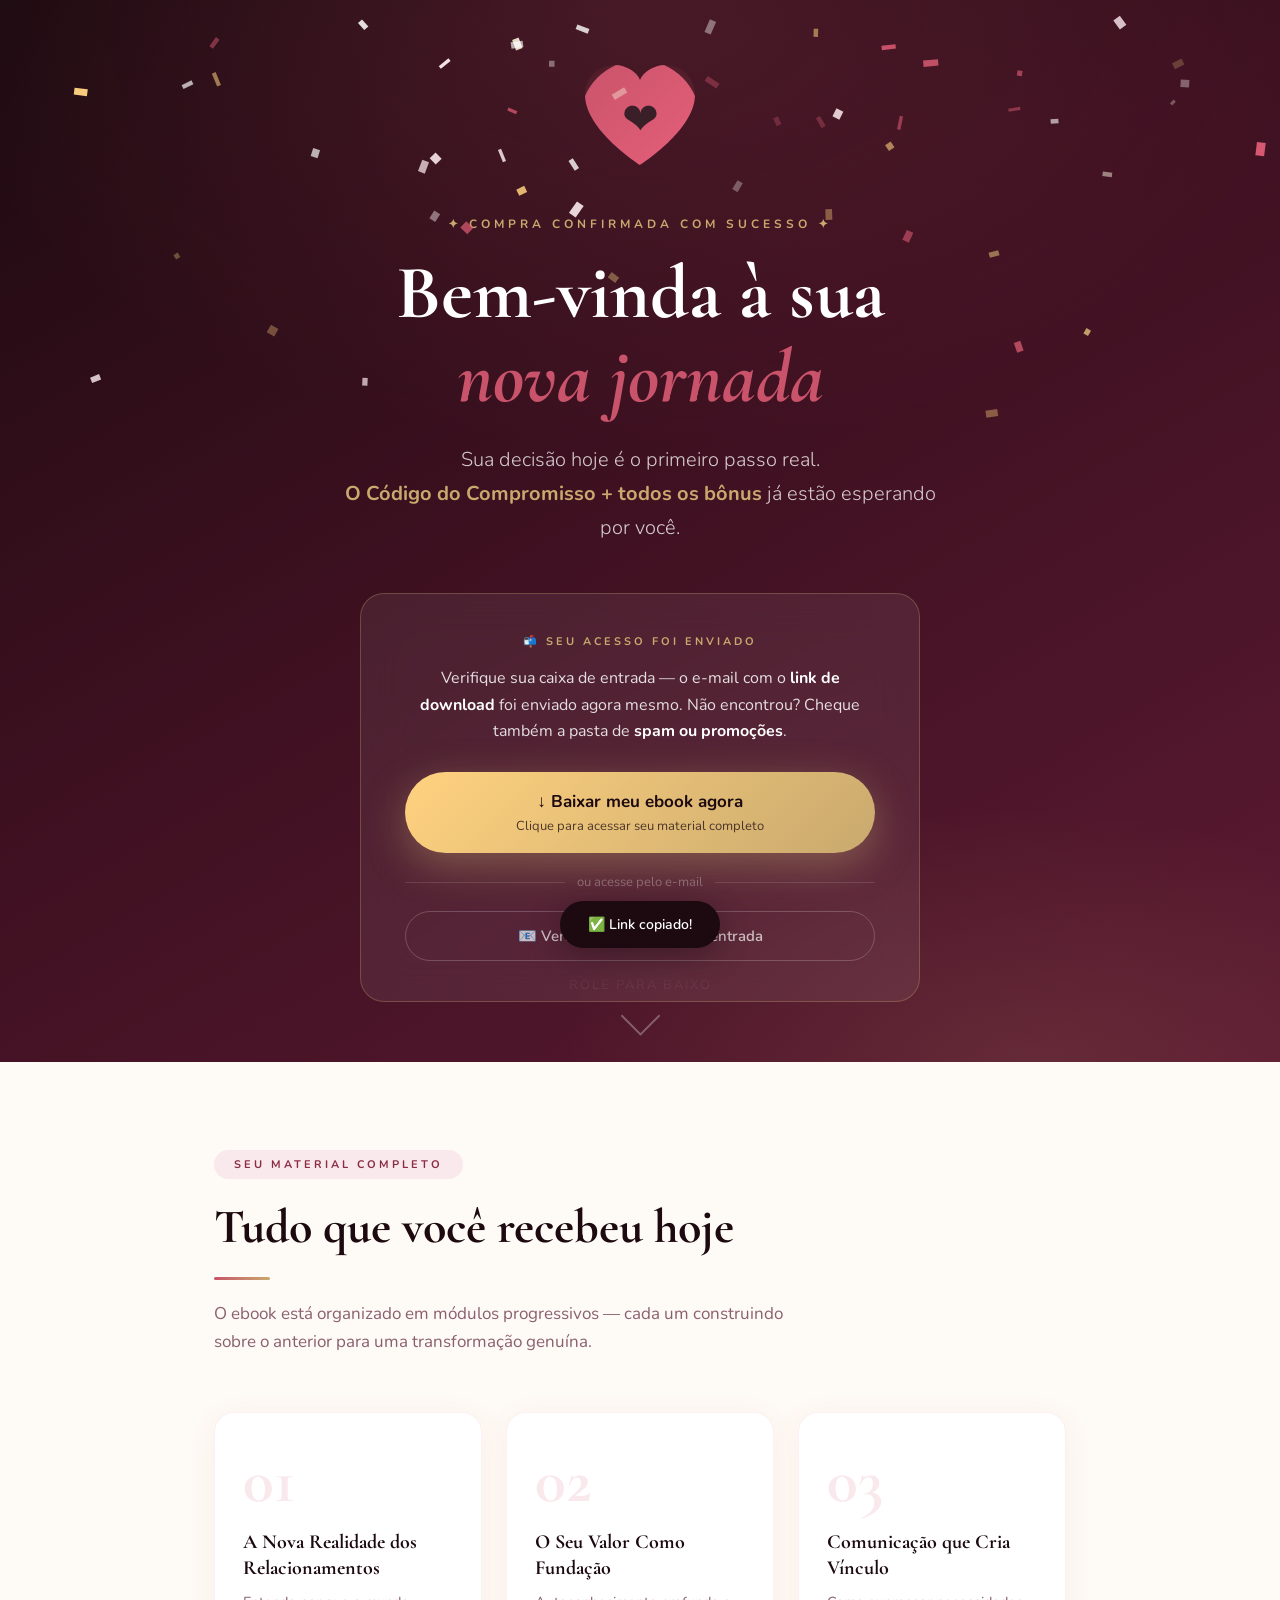
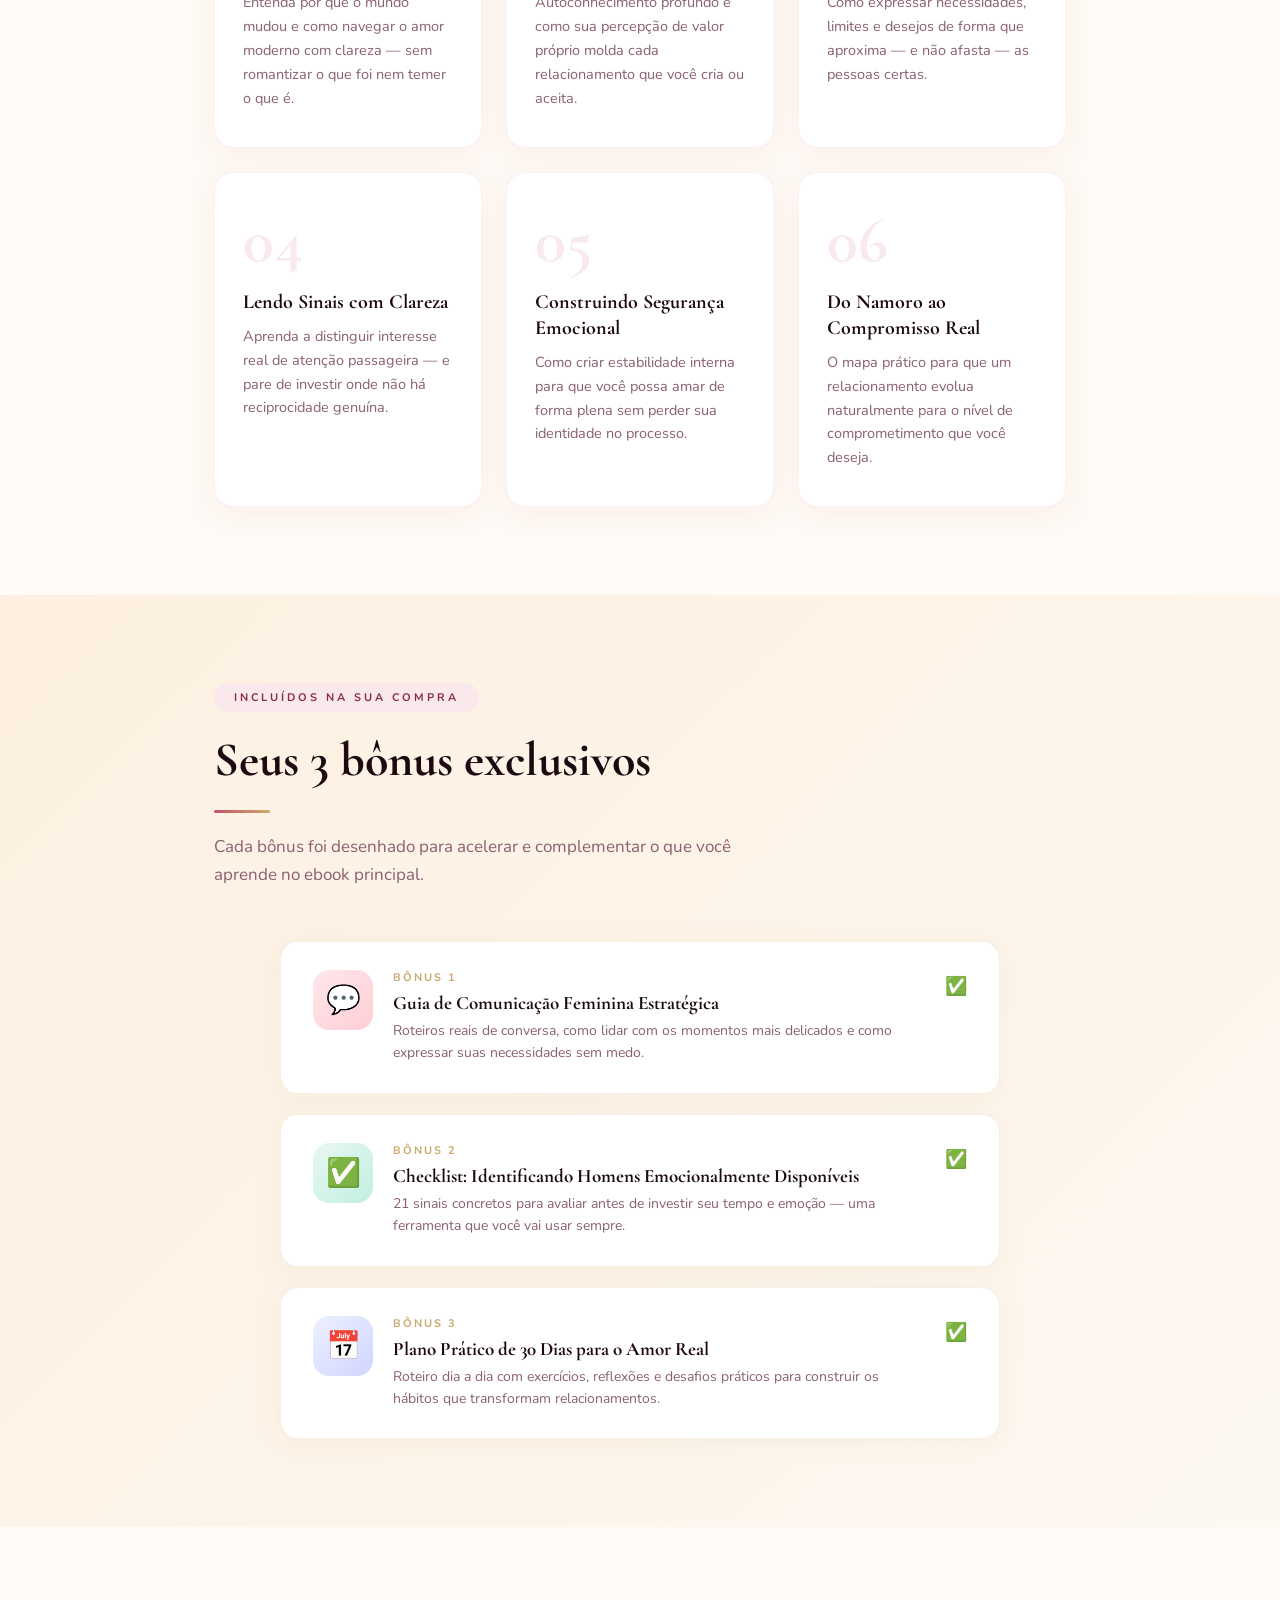
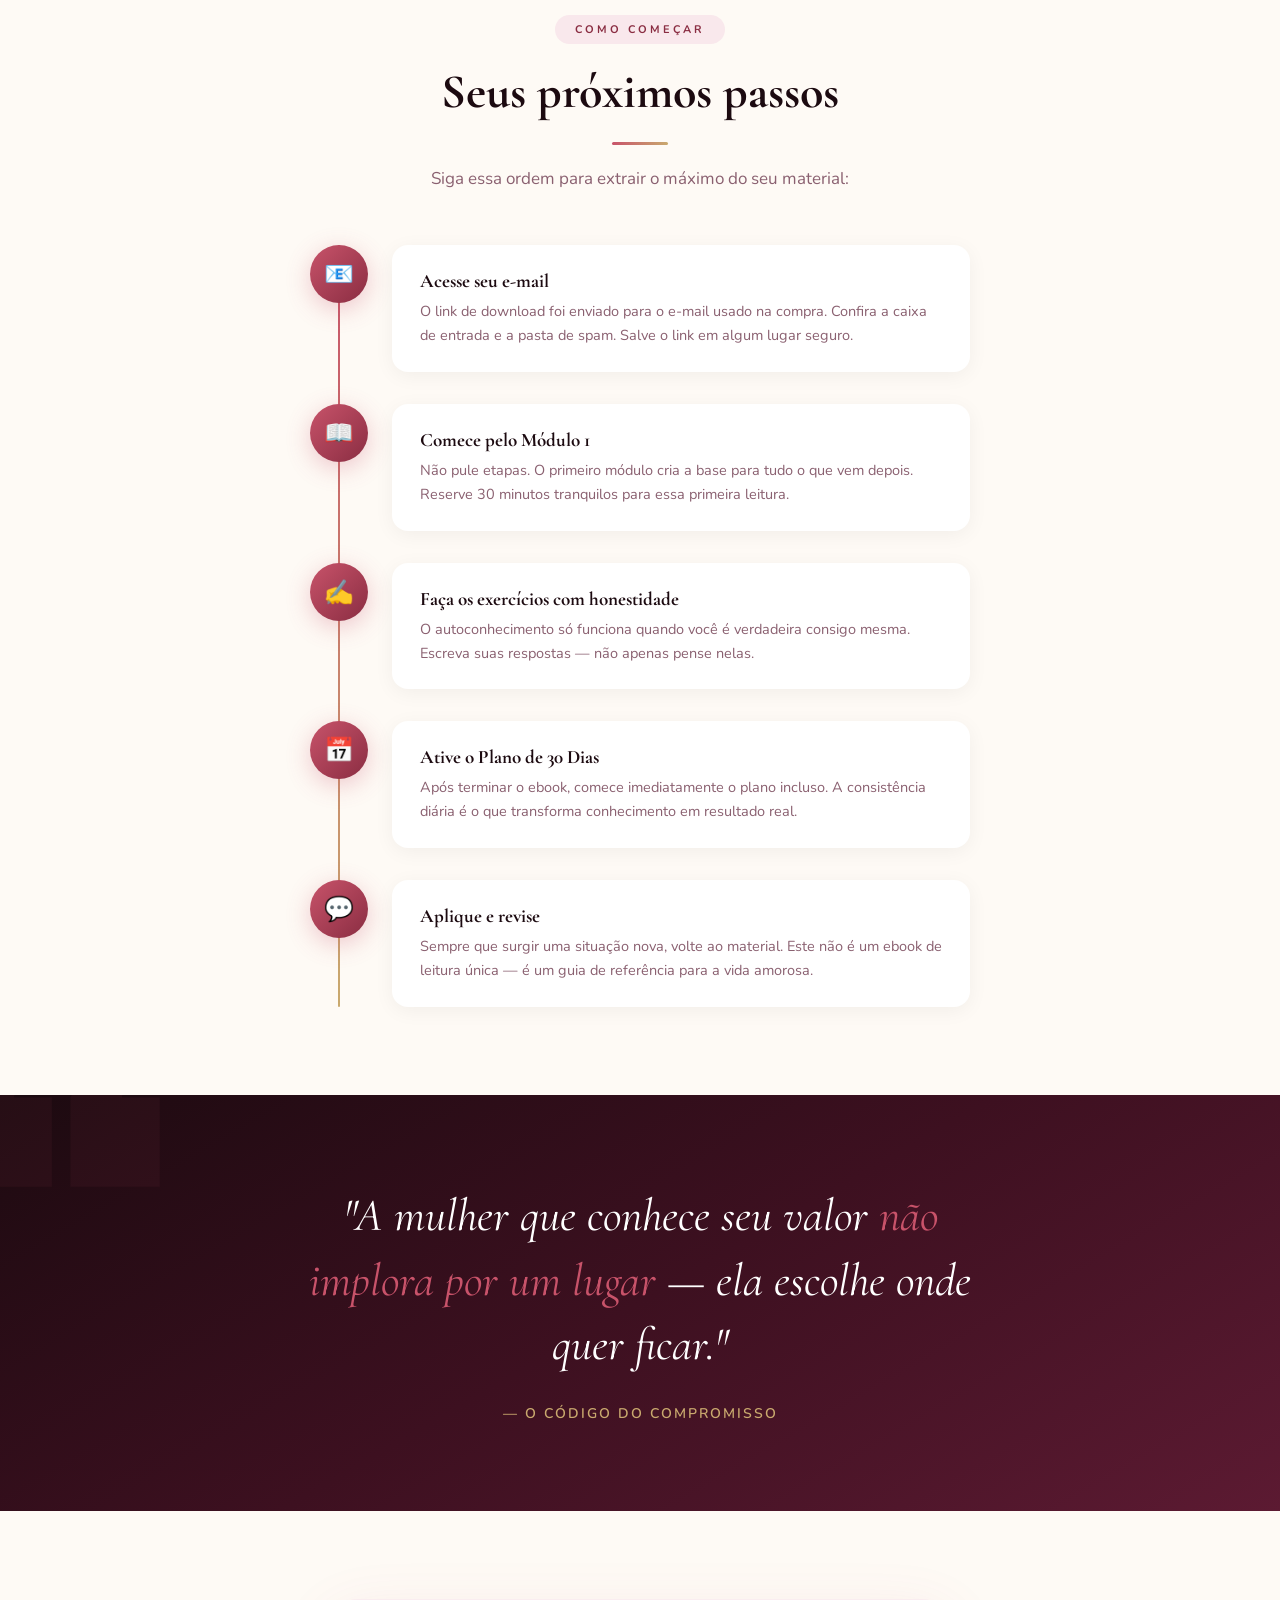
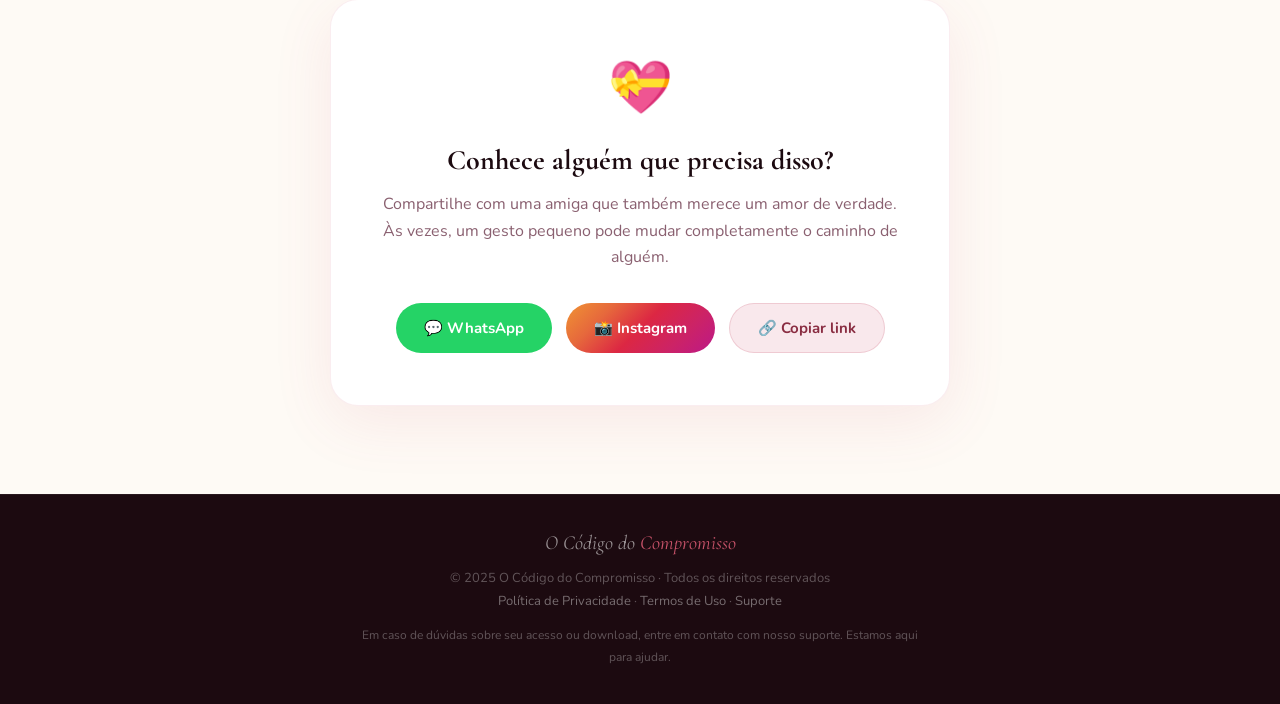
==== obrigado/index.html @ 28ecdde5 "Add initial HTML structure for Obrigado page" ====
<!DOCTYPE html>
<html lang="pt-BR">
<head>
<meta charset="UTF-8">
<meta name="viewport" content="width=device-width, initial-scale=1.0">
<title>Obrigada! Seu Acesso Está Confirmado ✦ O Código do Compromisso</title>
<link href="https://fonts.googleapis.com/css2?family=Cormorant+Garamond:ital,wght@0,300;0,400;0,600;0,700;1,300;1,400;1,600;1,700&family=Nunito:wght@300;400;600;700&family=Dancing+Script:wght@700&display=swap" rel="stylesheet">
<style>
  :root {
    --rose:       #C8536A;
    --rose-dark:  #8A2D42;
    --rose-light: #F9E8EC;
    --gold:       #C9A96E;
    --gold-light: #F5ECD8;
    --cream:      #FEFAF5;
    --deep:       #1C0A10;
    --text:       #3A1E28;
    --muted:      #8A6070;
    --green:      #3D7A68;
    --white:      #FFFFFF;
  }

  * { margin: 0; padding: 0; box-sizing: border-box; }
  html { scroll-behavior: smooth; }

  body {
    font-family: 'Nunito', sans-serif;
    background: var(--cream);
    color: var(--text);
    overflow-x: hidden;
    min-height: 100vh;
  }

  /* ── PARTICLES CANVAS ── */
  #particles {
    position: fixed;
    inset: 0;
    pointer-events: none;
    z-index: 0;
  }

  /* ── HERO CELEBRATION ── */
  #hero {
    min-height: 100vh;
    background: linear-gradient(150deg, #1C0A10 0%, #3D1020 45%, #5C1A32 100%);
    display: flex;
    align-items: center;
    justify-content: center;
    text-align: center;
    padding: 60px 24px;
    position: relative;
    overflow: hidden;
  }

  #hero::before {
    content: '';
    position: absolute; inset: 0;
    background:
      radial-gradient(ellipse 80% 60% at 50% 0%, rgba(200,83,106,0.18) 0%, transparent 70%),
      radial-gradient(ellipse 60% 40% at 80% 100%, rgba(201,169,110,0.12) 0%, transparent 60%);
  }

  .hero-content {
    position: relative;
    z-index: 2;
    max-width: 780px;
    margin: 0 auto;
  }

  /* ── ANIMATED HEART ── */
  .heart-burst {
    width: 120px; height: 120px;
    margin: 0 auto 36px;
    position: relative;
    animation: heartPop 0.6s cubic-bezier(0.34,1.56,0.64,1) 0.3s both;
  }
  .heart-burst .heart-core {
    width: 100%; height: 100%;
    background: linear-gradient(135deg, var(--rose), #E8607A);
    clip-path: path('M60 105 C60 105 5 70 5 35 C5 15 20 5 35 5 C46 5 57 12 60 20 C63 12 74 5 85 5 C100 5 115 15 115 35 C115 70 60 105 60 105Z');
    display: flex;
    align-items: center;
    justify-content: center;
    font-size: 44px;
    box-shadow: 0 16px 50px rgba(200,83,106,0.5);
    border-radius: 50%;
    animation: heartbeat 1.8s ease-in-out 1s infinite;
  }

  @keyframes heartPop {
    from { opacity: 0; transform: scale(0) rotate(-10deg); }
    to   { opacity: 1; transform: scale(1) rotate(0deg); }
  }
  @keyframes heartbeat {
    0%,100% { transform: scale(1); }
    15%     { transform: scale(1.12); }
    30%     { transform: scale(1); }
    45%     { transform: scale(1.07); }
  }

  .eyebrow {
    font-size: 12px;
    font-weight: 700;
    letter-spacing: 4px;
    text-transform: uppercase;
    color: var(--gold);
    margin-bottom: 20px;
    opacity: 0;
    animation: slideUp 0.7s 0.8s forwards;
  }

  #hero h1 {
    font-family: 'Cormorant Garamond', serif;
    font-size: clamp(40px, 7vw, 76px);
    font-weight: 700;
    color: var(--white);
    line-height: 1.1;
    margin-bottom: 24px;
    opacity: 0;
    animation: slideUp 0.7s 1s forwards;
  }
  #hero h1 em {
    color: var(--rose);
    font-style: italic;
    display: block;
  }

  .hero-sub {
    font-size: clamp(16px, 2.2vw, 20px);
    color: rgba(255,255,255,0.78);
    line-height: 1.7;
    max-width: 600px;
    margin: 0 auto 48px;
    font-weight: 300;
    opacity: 0;
    animation: slideUp 0.7s 1.2s forwards;
  }
  .hero-sub strong { color: var(--gold); font-weight: 700; }

  /* ── ACCESS CARD ── */
  .access-card {
    background: rgba(255,255,255,0.07);
    backdrop-filter: blur(20px);
    border: 1px solid rgba(201,169,110,0.3);
    border-radius: 24px;
    padding: 40px 44px;
    margin: 0 auto;
    max-width: 560px;
    opacity: 0;
    animation: slideUp 0.7s 1.4s forwards;
  }

  .access-card .label {
    font-size: 11px;
    font-weight: 700;
    letter-spacing: 3px;
    text-transform: uppercase;
    color: var(--gold);
    margin-bottom: 16px;
  }
  .access-card .email-note {
    font-size: 16px;
    color: rgba(255,255,255,0.85);
    line-height: 1.65;
    margin-bottom: 28px;
  }
  .access-card .email-note strong { color: var(--white); }

  .btn-access {
    display: inline-block;
    background: linear-gradient(135deg, #FFD27F, var(--gold));
    color: var(--deep);
    font-family: 'Nunito', sans-serif;
    font-size: 17px;
    font-weight: 700;
    padding: 18px 48px;
    border-radius: 60px;
    text-decoration: none;
    box-shadow: 0 12px 40px rgba(201,169,110,0.4);
    transition: all 0.3s;
    border: none; cursor: pointer;
    display: block;
    width: 100%;
    text-align: center;
  }
  .btn-access:hover {
    transform: translateY(-3px);
    box-shadow: 0 20px 50px rgba(201,169,110,0.5);
  }
  .btn-access .sub { display: block; font-size: 13px; font-weight: 400; margin-top: 4px; opacity: 0.75; }

  .access-divider {
    display: flex;
    align-items: center;
    gap: 12px;
    margin: 20px 0;
    color: rgba(255,255,255,0.3);
    font-size: 13px;
  }
  .access-divider::before, .access-divider::after {
    content: ''; flex: 1;
    height: 1px;
    background: rgba(255,255,255,0.12);
  }

  .btn-email {
    display: block;
    background: transparent;
    border: 1px solid rgba(255,255,255,0.2);
    color: rgba(255,255,255,0.7);
    font-family: 'Nunito', sans-serif;
    font-size: 15px;
    font-weight: 600;
    padding: 14px 32px;
    border-radius: 60px;
    text-decoration: none;
    transition: all 0.3s;
    text-align: center;
    width: 100%;
    cursor: pointer;
  }
  .btn-email:hover { border-color: var(--rose); color: var(--white); }

  /* ── SCROLL ARROW ── */
  .scroll-hint {
    position: absolute;
    bottom: 32px; left: 50%;
    transform: translateX(-50%);
    color: rgba(255,255,255,0.3);
    font-size: 13px;
    letter-spacing: 2px;
    text-transform: uppercase;
    display: flex;
    flex-direction: column;
    align-items: center;
    gap: 8px;
    opacity: 0;
    animation: fadeIn 1s 2.5s forwards;
  }
  .scroll-hint .arrow {
    width: 28px; height: 28px;
    border-right: 2px solid rgba(255,255,255,0.3);
    border-bottom: 2px solid rgba(255,255,255,0.3);
    transform: rotate(45deg);
    animation: bounce 1.5s ease-in-out infinite;
  }
  @keyframes bounce {
    0%,100% { transform: rotate(45deg) translateY(0); }
    50%      { transform: rotate(45deg) translateY(6px); }
  }

  /* ── WHAT'S INSIDE ── */
  #whats-inside {
    padding: 88px 0;
    background: var(--cream);
  }
  .container { max-width: 900px; margin: 0 auto; padding: 0 24px; }
  .container-wide { max-width: 1080px; margin: 0 auto; padding: 0 24px; }

  .section-tag {
    display: inline-block;
    background: var(--rose-light);
    color: var(--rose-dark);
    font-size: 11px;
    font-weight: 700;
    letter-spacing: 3px;
    text-transform: uppercase;
    padding: 7px 20px;
    border-radius: 50px;
    margin-bottom: 20px;
  }
  .section-title {
    font-family: 'Cormorant Garamond', serif;
    font-size: clamp(30px, 4.5vw, 48px);
    font-weight: 700;
    color: var(--deep);
    line-height: 1.2;
    margin-bottom: 14px;
  }
  .section-sub {
    font-size: 17px;
    color: var(--muted);
    line-height: 1.65;
    max-width: 580px;
  }
  .center { text-align: center; margin-left: auto; margin-right: auto; }

  .divider {
    width: 56px; height: 3px;
    background: linear-gradient(90deg, var(--rose), var(--gold));
    border-radius: 2px;
    margin: 20px 0;
  }
  .divider.center { margin: 20px auto; }

  /* MODULES GRID */
  .modules-grid {
    display: grid;
    grid-template-columns: repeat(auto-fit, minmax(260px, 1fr));
    gap: 24px;
    margin-top: 56px;
  }
  .module-card {
    background: #fff;
    border-radius: 20px;
    padding: 36px 28px;
    box-shadow: 0 6px 28px rgba(200,83,106,0.08);
    border: 1px solid rgba(200,83,106,0.08);
    transition: all 0.35s;
    position: relative;
    overflow: hidden;
  }
  .module-card::after {
    content: '';
    position: absolute;
    top: 0; left: 0; right: 0;
    height: 4px;
    background: linear-gradient(90deg, var(--rose), var(--gold));
    transform: scaleX(0);
    transform-origin: left;
    transition: transform 0.35s;
  }
  .module-card:hover { transform: translateY(-6px); box-shadow: 0 16px 48px rgba(200,83,106,0.14); }
  .module-card:hover::after { transform: scaleX(1); }
  .module-num {
    font-family: 'Cormorant Garamond', serif;
    font-size: 64px;
    font-weight: 700;
    color: var(--rose-light);
    line-height: 1;
    margin-bottom: 16px;
  }
  .module-title {
    font-family: 'Cormorant Garamond', serif;
    font-size: 20px;
    font-weight: 700;
    color: var(--deep);
    margin-bottom: 10px;
    line-height: 1.3;
  }
  .module-desc { font-size: 14.5px; color: var(--muted); line-height: 1.65; }

  /* ── BONUS SECTION ── */
  #bonus {
    padding: 88px 0;
    background: linear-gradient(135deg, #FDF0E0 0%, #FDF8F2 100%);
  }
  .bonus-strip {
    display: flex;
    flex-direction: column;
    gap: 20px;
    margin-top: 52px;
    max-width: 720px;
    margin-left: auto;
    margin-right: auto;
  }
  .bonus-row {
    background: #fff;
    border-radius: 18px;
    padding: 28px 32px;
    display: flex;
    align-items: flex-start;
    gap: 20px;
    box-shadow: 0 4px 24px rgba(201,169,110,0.1);
    border: 1px solid rgba(201,169,110,0.18);
    transition: transform 0.3s;
  }
  .bonus-row:hover { transform: translateX(6px); }
  .bonus-icon-wrap {
    width: 60px; height: 60px;
    border-radius: 16px;
    display: flex;
    align-items: center;
    justify-content: center;
    font-size: 28px;
    flex-shrink: 0;
  }
  .bi1 { background: linear-gradient(135deg, #FFE8EC, #FFCDD5); }
  .bi2 { background: linear-gradient(135deg, #E8F8F2, #C2EFE0); }
  .bi3 { background: linear-gradient(135deg, #EEF0FF, #D0D5FF); }
  .bonus-info .label { font-size: 11px; font-weight: 700; letter-spacing: 2px; text-transform: uppercase; color: var(--gold); margin-bottom: 6px; }
  .bonus-info .title { font-family: 'Cormorant Garamond', serif; font-size: 19px; font-weight: 700; color: var(--deep); margin-bottom: 6px; }
  .bonus-info .desc { font-size: 14px; color: var(--muted); line-height: 1.6; }
  .bonus-check { font-size: 18px; color: var(--green); flex-shrink: 0; margin-top: 4px; }

  /* ── NEXT STEPS ── */
  #next-steps {
    padding: 88px 0;
    background: var(--cream);
  }
  .steps-timeline {
    max-width: 660px;
    margin: 52px auto 0;
    position: relative;
  }
  .steps-timeline::before {
    content: '';
    position: absolute;
    left: 28px; top: 0; bottom: 0;
    width: 2px;
    background: linear-gradient(180deg, var(--rose), var(--gold));
    border-radius: 1px;
  }
  .step-row {
    display: flex;
    gap: 24px;
    align-items: flex-start;
    margin-bottom: 32px;
    position: relative;
  }
  .step-row:last-child { margin-bottom: 0; }
  .step-dot {
    width: 58px; height: 58px;
    background: linear-gradient(135deg, var(--rose), var(--rose-dark));
    border-radius: 50%;
    display: flex;
    align-items: center;
    justify-content: center;
    font-size: 24px;
    flex-shrink: 0;
    box-shadow: 0 6px 24px rgba(200,83,106,0.3);
    position: relative;
    z-index: 1;
  }
  .step-body {
    background: #fff;
    border-radius: 16px;
    padding: 24px 28px;
    flex: 1;
    box-shadow: 0 4px 20px rgba(0,0,0,0.05);
  }
  .step-body h3 {
    font-family: 'Cormorant Garamond', serif;
    font-size: 19px;
    font-weight: 700;
    color: var(--deep);
    margin-bottom: 8px;
  }
  .step-body p { font-size: 14.5px; color: var(--muted); line-height: 1.65; }

  /* ── MOTIVATIONAL QUOTE ── */
  #quote {
    padding: 88px 0;
    background: linear-gradient(150deg, #1C0A10, #3D1020, #5C1A32);
    position: relative;
    overflow: hidden;
    text-align: center;
  }
  #quote::before {
    content: '❝';
    position: absolute;
    font-family: 'Cormorant Garamond', serif;
    font-size: 500px;
    color: rgba(200,83,106,0.06);
    left: -80px; top: -120px;
    line-height: 1;
    pointer-events: none;
  }
  .quote-inner { position: relative; z-index: 2; max-width: 720px; margin: 0 auto; }
  .quote-text {
    font-family: 'Cormorant Garamond', serif;
    font-size: clamp(28px, 4vw, 46px);
    font-style: italic;
    font-weight: 400;
    color: var(--white);
    line-height: 1.4;
    margin-bottom: 28px;
  }
  .quote-text span { color: var(--rose); }
  .quote-author {
    font-size: 14px;
    font-weight: 600;
    letter-spacing: 2px;
    text-transform: uppercase;
    color: var(--gold);
  }

  /* ── SHARE SECTION ── */
  #share {
    padding: 88px 0;
    background: var(--cream);
    text-align: center;
  }
  .share-box {
    max-width: 620px;
    margin: 0 auto;
    background: #fff;
    border-radius: 28px;
    padding: 52px 44px;
    box-shadow: 0 16px 60px rgba(200,83,106,0.1);
    border: 1px solid rgba(200,83,106,0.1);
  }
  .share-emoji { font-size: 52px; margin-bottom: 20px; }
  .share-box h3 {
    font-family: 'Cormorant Garamond', serif;
    font-size: 28px;
    font-weight: 700;
    color: var(--deep);
    margin-bottom: 14px;
  }
  .share-box p { font-size: 16px; color: var(--muted); line-height: 1.65; margin-bottom: 32px; }
  .share-buttons { display: flex; gap: 14px; justify-content: center; flex-wrap: wrap; }
  .btn-share {
    display: flex;
    align-items: center;
    gap: 8px;
    padding: 14px 28px;
    border-radius: 50px;
    font-size: 15px;
    font-weight: 700;
    text-decoration: none;
    transition: all 0.3s;
    cursor: pointer;
    border: none;
    font-family: 'Nunito', sans-serif;
  }
  .btn-wpp { background: #25D366; color: #fff; }
  .btn-wpp:hover { background: #1ebe58; transform: translateY(-2px); }
  .btn-ig  { background: linear-gradient(135deg, #f09433, #e6683c, #dc2743, #cc2366, #bc1888); color: #fff; }
  .btn-ig:hover { transform: translateY(-2px); opacity: 0.9; }
  .btn-copy { background: var(--rose-light); color: var(--rose-dark); border: 1px solid rgba(200,83,106,0.2); }
  .btn-copy:hover { background: var(--rose); color: #fff; transform: translateY(-2px); }

  /* ── FOOTER ── */
  footer {
    background: var(--deep);
    padding: 36px 0;
    text-align: center;
    border-top: 1px solid rgba(255,255,255,0.06);
  }
  footer .logo {
    font-family: 'Cormorant Garamond', serif;
    font-style: italic;
    color: rgba(255,255,255,0.55);
    font-size: 20px;
    margin-bottom: 12px;
  }
  footer .logo span { color: var(--rose); }
  footer p { color: rgba(255,255,255,0.3); font-size: 13px; line-height: 1.8; }
  footer a { color: rgba(255,255,255,0.4); text-decoration: none; }
  footer a:hover { color: var(--rose); }

  /* ── REVEAL ── */
  .reveal {
    opacity: 0; transform: translateY(28px);
    transition: opacity 0.7s ease, transform 0.7s ease;
  }
  .reveal.visible { opacity: 1; transform: translateY(0); }

  /* ── KEYFRAMES ── */
  @keyframes slideUp {
    from { opacity: 0; transform: translateY(24px); }
    to   { opacity: 1; transform: translateY(0); }
  }
  @keyframes fadeIn {
    from { opacity: 0; } to { opacity: 1; }
  }

  /* ── CONFETTI CANVAS ── */
  #confetti { position: fixed; top: 0; left: 0; width: 100%; height: 100%; pointer-events: none; z-index: 999; }

  /* ── TOAST ── */
  .toast {
    position: fixed;
    bottom: 32px; left: 50%;
    transform: translateX(-50%) translateY(80px);
    background: var(--deep);
    color: #fff;
    padding: 14px 28px;
    border-radius: 50px;
    font-size: 14px;
    font-weight: 600;
    display: flex;
    align-items: center;
    gap: 10px;
    box-shadow: 0 8px 32px rgba(0,0,0,0.3);
    transition: transform 0.4s cubic-bezier(0.34,1.56,0.64,1);
    z-index: 9999;
    white-space: nowrap;
  }
  .toast.show { transform: translateX(-50%) translateY(0); }

  /* RESPONSIVE */
  @media(max-width: 600px) {
    .access-card { padding: 32px 24px; }
    .share-box { padding: 36px 24px; }
    .step-body { padding: 20px 20px; }
    .bonus-row { flex-direction: column; }
    .steps-timeline::before { left: 22px; }
  }
</style>
</head>
<body>

<!-- CONFETTI -->
<canvas id="confetti"></canvas>

<!-- TOAST -->
<div class="toast" id="toast">✅ Link copiado!</div>

<!-- ════════════════════════════════════
     HERO — CELEBRAÇÃO
     ════════════════════════════════════ -->
<section id="hero">
  <div class="hero-content">

    <div class="heart-burst">
      <div class="heart-core">❤</div>
    </div>

    <div class="eyebrow">✦ Compra confirmada com sucesso ✦</div>

    <h1>
      Bem-vinda à sua
      <em>nova jornada</em>
    </h1>

    <p class="hero-sub">
      Sua decisão hoje é o primeiro passo real.<br>
      <strong>O Código do Compromisso + todos os bônus</strong> já estão esperando por você.
    </p>

    <div class="access-card">
      <div class="label">📬 Seu acesso foi enviado</div>
      <p class="email-note">
        Verifique sua caixa de entrada — o e-mail com o <strong>link de download</strong> foi enviado agora mesmo. Não encontrou? Cheque também a pasta de <strong>spam ou promoções</strong>.
      </p>

      <a href="#" class="btn-access">
        ↓ Baixar meu ebook agora
        <span class="sub">Clique para acessar seu material completo</span>
      </a>

      <div class="access-divider">ou acesse pelo e-mail</div>

      <a href="mailto:" class="btn-email">📧 Verificar minha caixa de entrada</a>
    </div>

  </div>

  <div class="scroll-hint">
    <span>role para baixo</span>
    <div class="arrow"></div>
  </div>
</section>

<!-- ════════════════════════════════════
     O QUE ESTÁ DENTRO
     ════════════════════════════════════ -->
<section id="whats-inside">
  <div class="container">
    <div class="reveal">
      <div class="section-tag">Seu material completo</div>
      <h2 class="section-title">Tudo que você recebeu hoje</h2>
      <div class="divider"></div>
      <p class="section-sub">O ebook está organizado em módulos progressivos — cada um construindo sobre o anterior para uma transformação genuína.</p>
    </div>

    <div class="modules-grid">

      <div class="module-card reveal">
        <div class="module-num">01</div>
        <div class="module-title">A Nova Realidade dos Relacionamentos</div>
        <div class="module-desc">Entenda por que o mundo mudou e como navegar o amor moderno com clareza — sem romantizar o que foi nem temer o que é.</div>
      </div>

      <div class="module-card reveal">
        <div class="module-num">02</div>
        <div class="module-title">O Seu Valor Como Fundação</div>
        <div class="module-desc">Autoconhecimento profundo e como sua percepção de valor próprio molda cada relacionamento que você cria ou aceita.</div>
      </div>

      <div class="module-card reveal">
        <div class="module-num">03</div>
        <div class="module-title">Comunicação que Cria Vínculo</div>
        <div class="module-desc">Como expressar necessidades, limites e desejos de forma que aproxima — e não afasta — as pessoas certas.</div>
      </div>

      <div class="module-card reveal">
        <div class="module-num">04</div>
        <div class="module-title">Lendo Sinais com Clareza</div>
        <div class="module-desc">Aprenda a distinguir interesse real de atenção passageira — e pare de investir onde não há reciprocidade genuína.</div>
      </div>

      <div class="module-card reveal">
        <div class="module-num">05</div>
        <div class="module-title">Construindo Segurança Emocional</div>
        <div class="module-desc">Como criar estabilidade interna para que você possa amar de forma plena sem perder sua identidade no processo.</div>
      </div>

      <div class="module-card reveal">
        <div class="module-num">06</div>
        <div class="module-title">Do Namoro ao Compromisso Real</div>
        <div class="module-desc">O mapa prático para que um relacionamento evolua naturalmente para o nível de comprometimento que você deseja.</div>
      </div>

    </div>
  </div>
</section>

<!-- ════════════════════════════════════
     BÔNUS
     ════════════════════════════════════ -->
<section id="bonus">
  <div class="container">
    <div class="reveal">
      <div class="section-tag">Incluídos na sua compra</div>
      <h2 class="section-title">Seus 3 bônus exclusivos</h2>
      <div class="divider"></div>
      <p class="section-sub">Cada bônus foi desenhado para acelerar e complementar o que você aprende no ebook principal.</p>
    </div>

    <div class="bonus-strip">

      <div class="bonus-row reveal">
        <div class="bonus-icon-wrap bi1">💬</div>
        <div class="bonus-info">
          <div class="label">Bônus 1</div>
          <div class="title">Guia de Comunicação Feminina Estratégica</div>
          <div class="desc">Roteiros reais de conversa, como lidar com os momentos mais delicados e como expressar suas necessidades sem medo.</div>
        </div>
        <div class="bonus-check">✅</div>
      </div>

      <div class="bonus-row reveal">
        <div class="bonus-icon-wrap bi2">✅</div>
        <div class="bonus-info">
          <div class="label">Bônus 2</div>
          <div class="title">Checklist: Identificando Homens Emocionalmente Disponíveis</div>
          <div class="desc">21 sinais concretos para avaliar antes de investir seu tempo e emoção — uma ferramenta que você vai usar sempre.</div>
        </div>
        <div class="bonus-check">✅</div>
      </div>

      <div class="bonus-row reveal">
        <div class="bonus-icon-wrap bi3">📅</div>
        <div class="bonus-info">
          <div class="label">Bônus 3</div>
          <div class="title">Plano Prático de 30 Dias para o Amor Real</div>
          <div class="desc">Roteiro dia a dia com exercícios, reflexões e desafios práticos para construir os hábitos que transformam relacionamentos.</div>
        </div>
        <div class="bonus-check">✅</div>
      </div>

    </div>
  </div>
</section>

<!-- ════════════════════════════════════
     PRÓXIMOS PASSOS
     ════════════════════════════════════ -->
<section id="next-steps">
  <div class="container">
    <div class="reveal center" style="text-align:center;">
      <div class="section-tag">Como começar</div>
      <h2 class="section-title">Seus próximos passos</h2>
      <div class="divider center"></div>
      <p class="section-sub center">Siga essa ordem para extrair o máximo do seu material:</p>
    </div>

    <div class="steps-timeline">

      <div class="step-row reveal">
        <div class="step-dot">📧</div>
        <div class="step-body">
          <h3>Acesse seu e-mail</h3>
          <p>O link de download foi enviado para o e-mail usado na compra. Confira a caixa de entrada e a pasta de spam. Salve o link em algum lugar seguro.</p>
        </div>
      </div>

      <div class="step-row reveal">
        <div class="step-dot">📖</div>
        <div class="step-body">
          <h3>Comece pelo Módulo 1</h3>
          <p>Não pule etapas. O primeiro módulo cria a base para tudo o que vem depois. Reserve 30 minutos tranquilos para essa primeira leitura.</p>
        </div>
      </div>

      <div class="step-row reveal">
        <div class="step-dot">✍️</div>
        <div class="step-body">
          <h3>Faça os exercícios com honestidade</h3>
          <p>O autoconhecimento só funciona quando você é verdadeira consigo mesma. Escreva suas respostas — não apenas pense nelas.</p>
        </div>
      </div>

      <div class="step-row reveal">
        <div class="step-dot">📅</div>
        <div class="step-body">
          <h3>Ative o Plano de 30 Dias</h3>
          <p>Após terminar o ebook, comece imediatamente o plano incluso. A consistência diária é o que transforma conhecimento em resultado real.</p>
        </div>
      </div>

      <div class="step-row reveal">
        <div class="step-dot">💬</div>
        <div class="step-body">
          <h3>Aplique e revise</h3>
          <p>Sempre que surgir uma situação nova, volte ao material. Este não é um ebook de leitura única — é um guia de referência para a vida amorosa.</p>
        </div>
      </div>

    </div>
  </div>
</section>

<!-- ════════════════════════════════════
     QUOTE MOTIVACIONAL
     ════════════════════════════════════ -->
<section id="quote">
  <div class="container">
    <div class="quote-inner reveal">
      <div class="quote-text">
        "A mulher que conhece seu valor <span>não implora por um lugar</span> — ela escolhe onde quer ficar."
      </div>
      <div class="quote-author">— O Código do Compromisso</div>
    </div>
  </div>
</section>

<!-- ════════════════════════════════════
     COMPARTILHAR
     ════════════════════════════════════ -->
<section id="share">
  <div class="container">
    <div class="share-box reveal">
      <div class="share-emoji">💝</div>
      <h3>Conhece alguém que precisa disso?</h3>
      <p>Compartilhe com uma amiga que também merece um amor de verdade. Às vezes, um gesto pequeno pode mudar completamente o caminho de alguém.</p>
      <div class="share-buttons">
        <button class="btn-share btn-wpp" onclick="shareWhatsapp()">
          💬 WhatsApp
        </button>
        <button class="btn-share btn-ig" onclick="shareInstagram()">
          📸 Instagram
        </button>
        <button class="btn-share btn-copy" onclick="copyLink()">
          🔗 Copiar link
        </button>
      </div>
    </div>
  </div>
</section>

<!-- ─── FOOTER ─── -->
<footer>
  <div class="container">
    <div class="logo">O Código do <span>Compromisso</span></div>
    <p>
      © 2025 O Código do Compromisso · Todos os direitos reservados<br>
      <a href="#">Política de Privacidade</a> · <a href="#">Termos de Uso</a> · <a href="#">Suporte</a>
    </p>
    <p style="margin-top:12px;font-size:12px;max-width:580px;margin-left:auto;margin-right:auto;">
      Em caso de dúvidas sobre seu acesso ou download, entre em contato com nosso suporte. Estamos aqui para ajudar.
    </p>
  </div>
</footer>

<!-- ════════════════════
     SCRIPTS
     ════════════════════ -->
<script>
/* ── CONFETTI ── */
(function(){
  const canvas = document.getElementById('confetti');
  const ctx = canvas.getContext('2d');
  canvas.width = window.innerWidth;
  canvas.height = window.innerHeight;

  const colors = ['#C8536A','#E8607A','#C9A96E','#FFD27F','#F9E8EC','#fff','#F5ECD8'];
  const pieces = [];

  for(let i = 0; i < 140; i++){
    pieces.push({
      x: Math.random() * canvas.width,
      y: Math.random() * canvas.height - canvas.height,
      w: Math.random() * 10 + 5,
      h: Math.random() * 6 + 3,
      color: colors[Math.floor(Math.random()*colors.length)],
      rot: Math.random() * Math.PI * 2,
      vx: (Math.random() - 0.5) * 2,
      vy: Math.random() * 3 + 1.5,
      vr: (Math.random() - 0.5) * 0.08,
      opacity: Math.random() * 0.7 + 0.3
    });
  }

  let frame = 0;
  function draw(){
    ctx.clearRect(0,0,canvas.width,canvas.height);
    pieces.forEach(p => {
      ctx.save();
      ctx.globalAlpha = p.opacity;
      ctx.translate(p.x, p.y);
      ctx.rotate(p.rot);
      ctx.fillStyle = p.color;
      ctx.fillRect(-p.w/2, -p.h/2, p.w, p.h);
      ctx.restore();
      p.x += p.vx;
      p.y += p.vy;
      p.rot += p.vr;
      if(p.y > canvas.height + 20){
        p.y = -20;
        p.x = Math.random() * canvas.width;
      }
    });
    frame++;
    if(frame < 300) requestAnimationFrame(draw);
    else { ctx.clearRect(0,0,canvas.width,canvas.height); canvas.style.display='none'; }
  }
  draw();

  window.addEventListener('resize', () => {
    canvas.width = window.innerWidth;
    canvas.height = window.innerHeight;
  });
})();

/* ── SCROLL REVEAL ── */
const revealEls = document.querySelectorAll('.reveal');
const observer = new IntersectionObserver(entries => {
  entries.forEach((e,i) => {
    if(e.isIntersecting){
      setTimeout(() => e.target.classList.add('visible'), i * 90);
      observer.unobserve(e.target);
    }
  });
},{threshold: 0.12});
revealEls.forEach(el => observer.observe(el));

/* ── SHARE FUNCTIONS ── */
function shareWhatsapp(){
  const text = encodeURIComponent('Encontrei esse guia incrível sobre relacionamentos sérios — O Código do Compromisso. Vale muito a pena! 💕 ' + window.location.href);
  window.open('https://wa.me/?text=' + text, '_blank');
}
function shareInstagram(){
  copyLink();
  showToast('🔗 Link copiado! Cole na sua bio ou Stories do Instagram.');
}
function copyLink(){
  navigator.clipboard.writeText(window.location.href).then(() => showToast('✅ Link copiado para a área de transferência!'));
}
function showToast(msg){
  const toast = document.getElementById('toast');
  toast.textContent = msg;
  toast.classList.add('show');
  setTimeout(() => toast.classList.remove('show'), 3200);
}
</script>

</body>
</html>
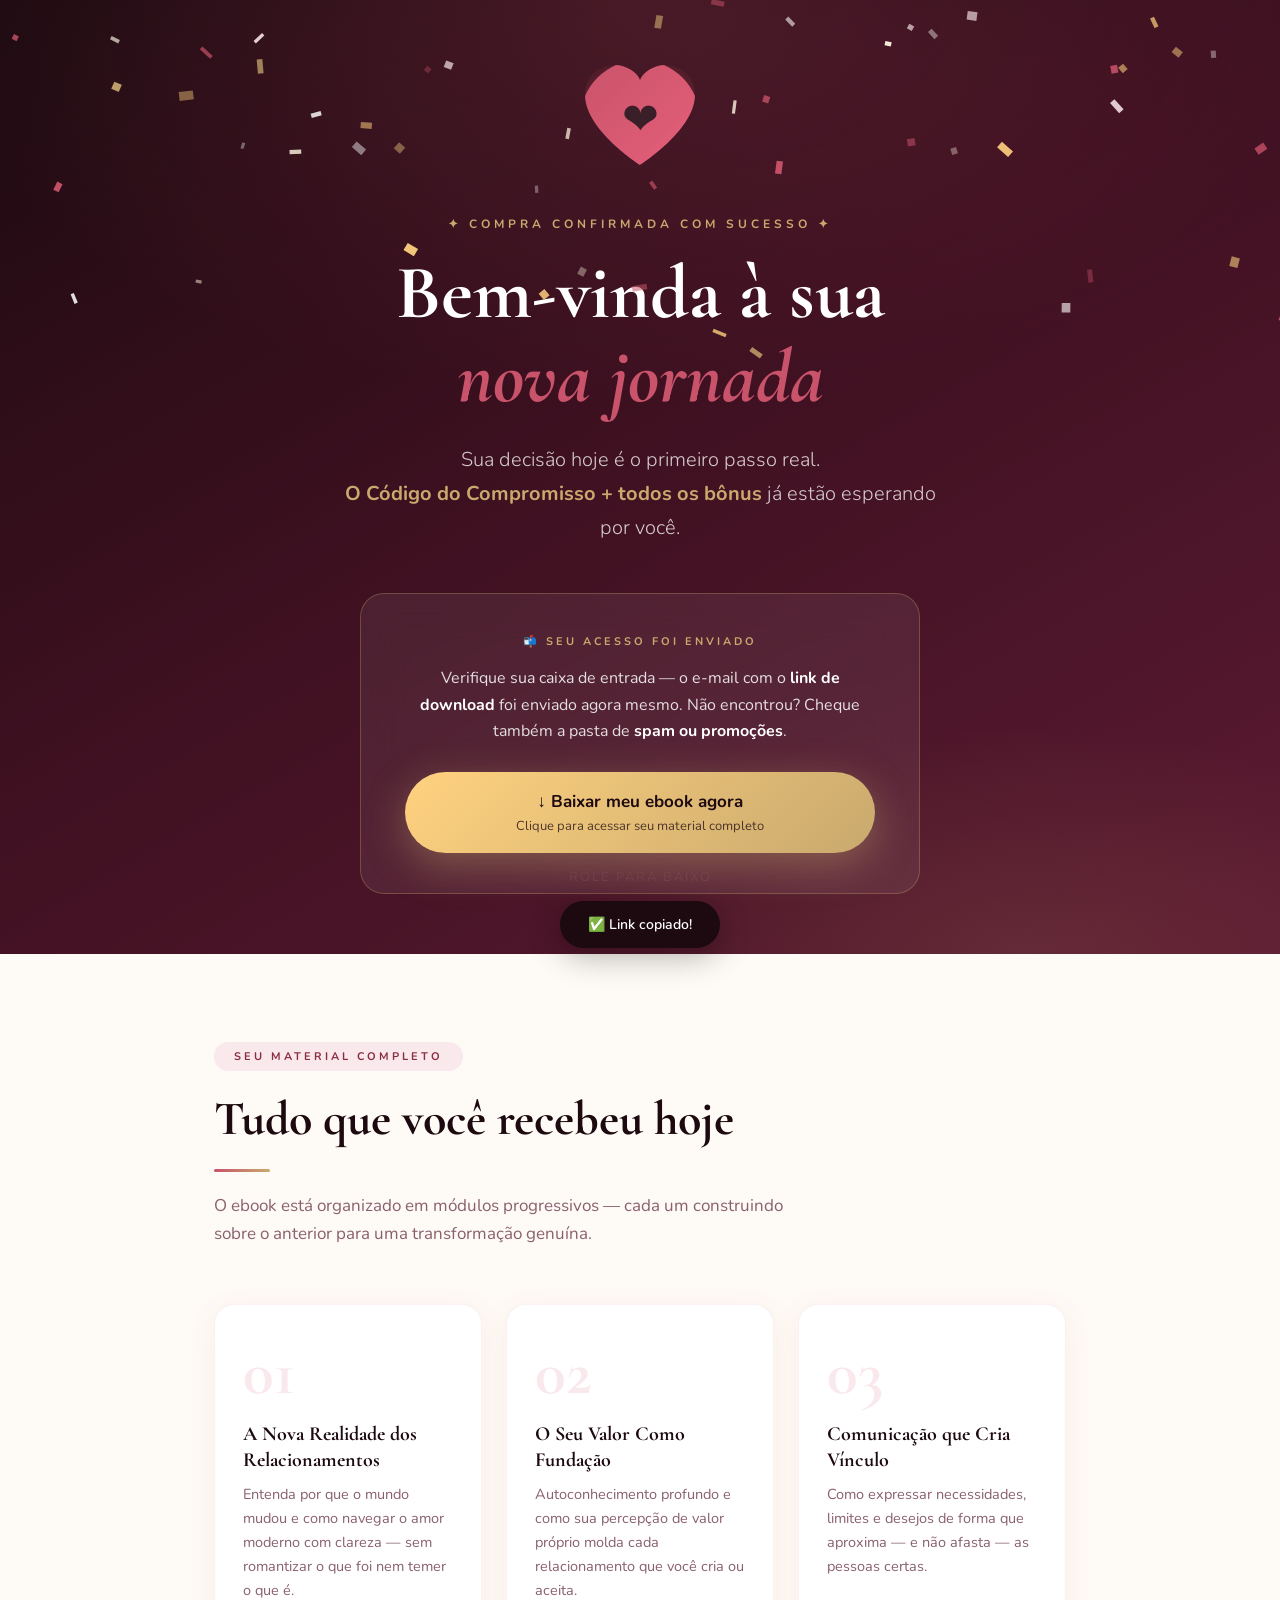
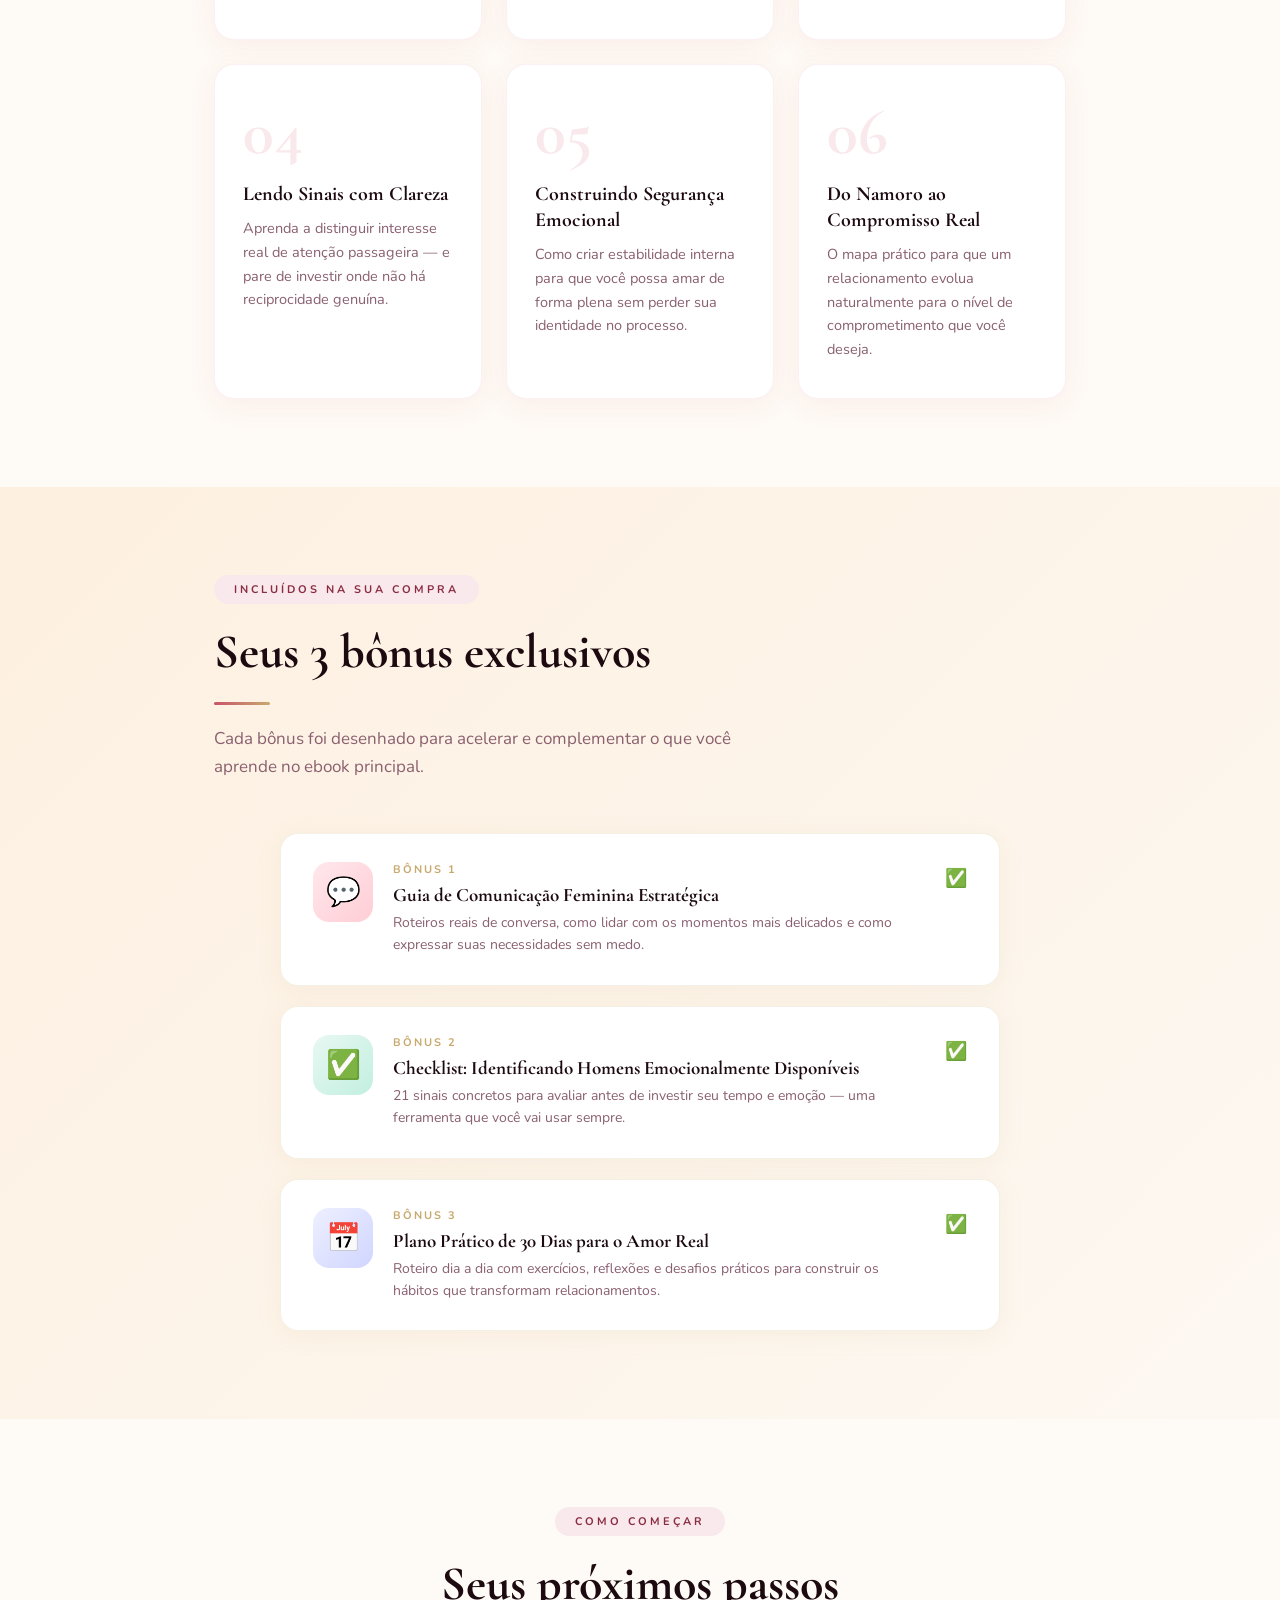
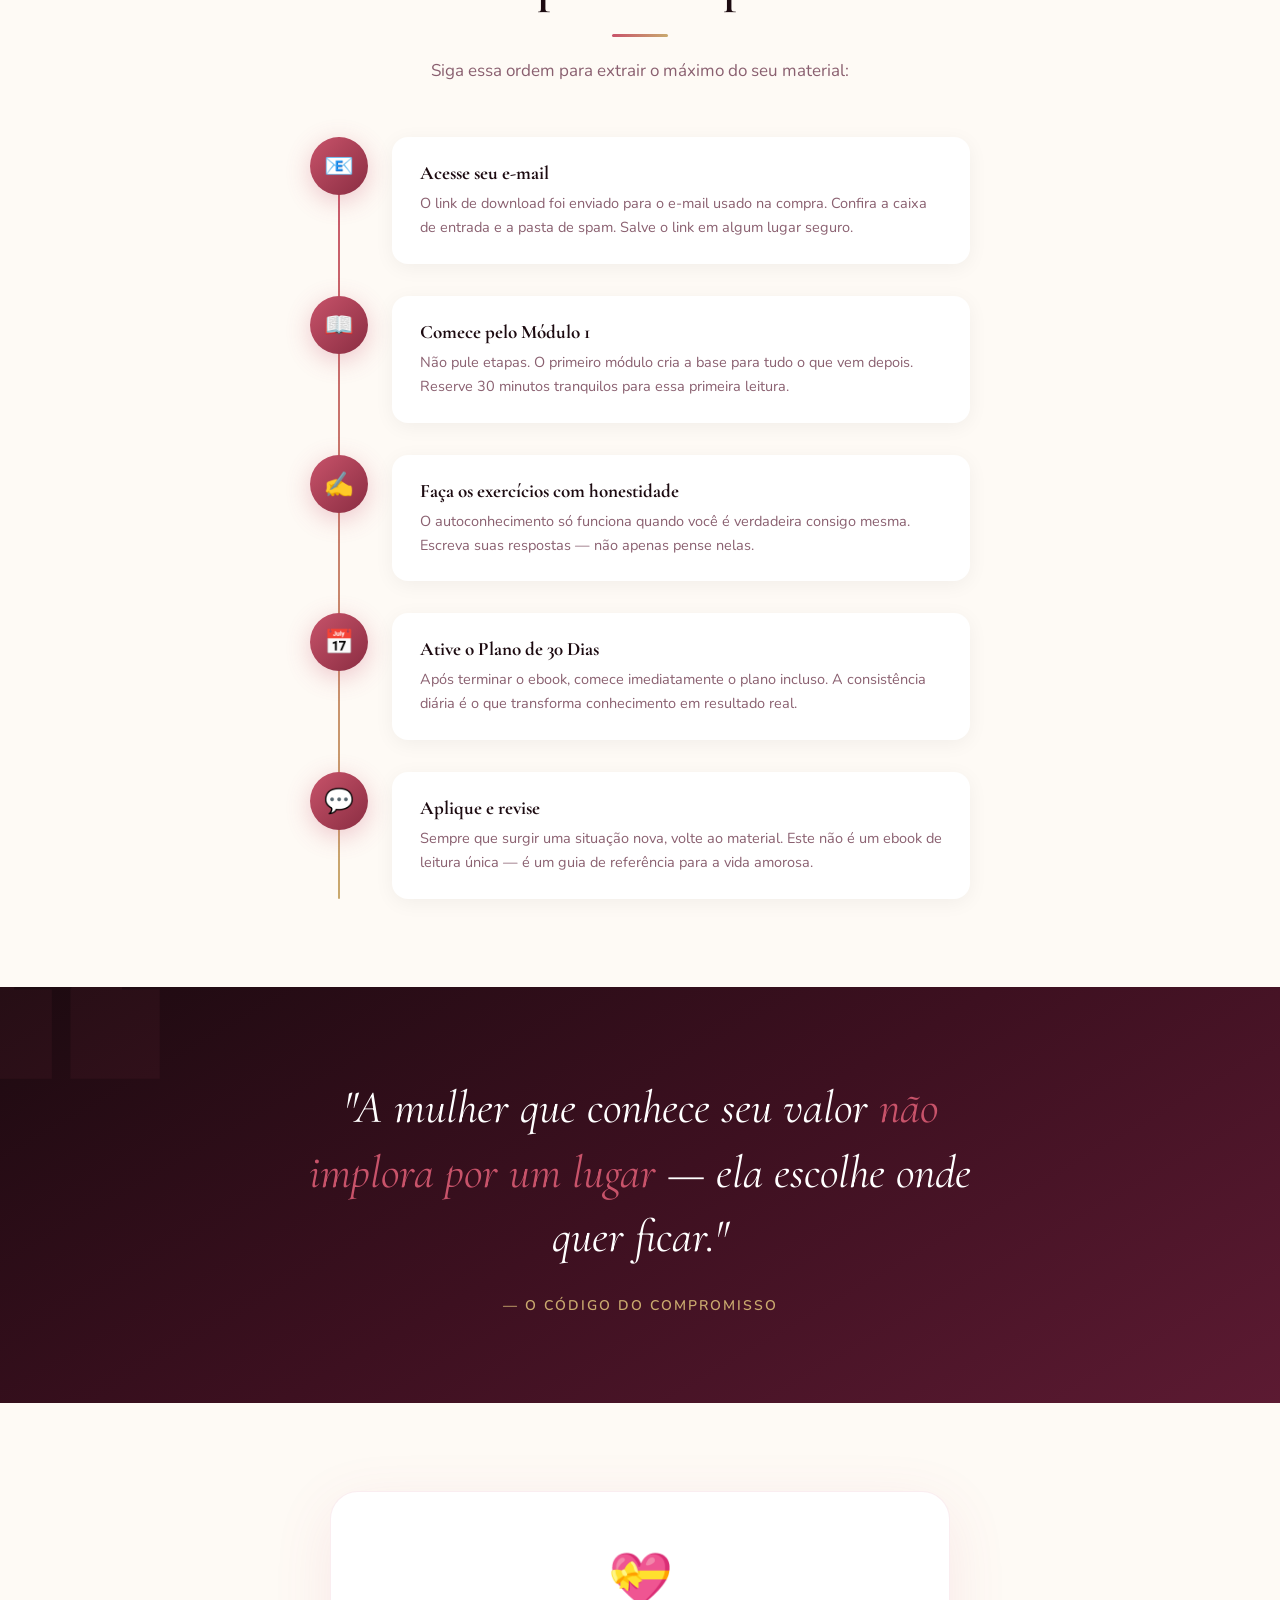
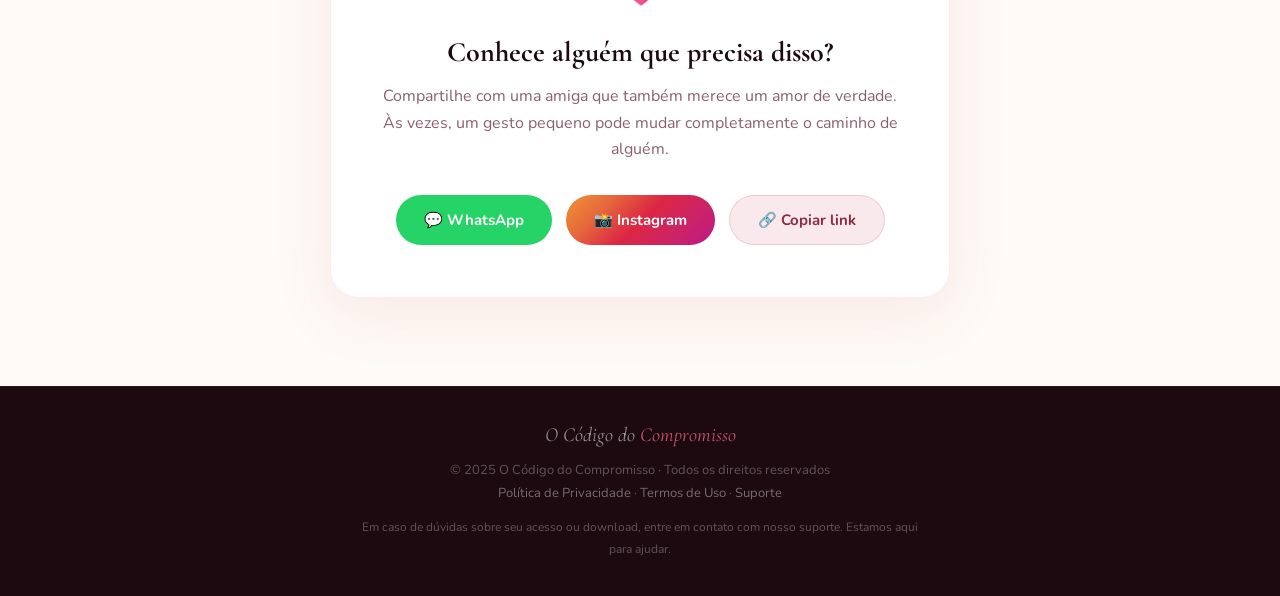
==== commit eb6f484a: "Fix download link and improve copy link feature Updated download link and modified clipboard copy fu" ====
--- a/obrigado/index.html
+++ b/obrigado/index.html
@@ -626,14 +626,10 @@
         Verifique sua caixa de entrada — o e-mail com o <strong>link de download</strong> foi enviado agora mesmo. Não encontrou? Cheque também a pasta de <strong>spam ou promoções</strong>.
       </p>
 
-      <a href="#" class="btn-access">
+      <a href="https://dashboard.kiwify.com/student/password/undefined?redirect=/course/f27c12c7-289d-4726-8e43-30eee74b8a3c" class="btn-access">
         ↓ Baixar meu ebook agora
         <span class="sub">Clique para acessar seu material completo</span>
       </a>
-
-      <div class="access-divider">ou acesse pelo e-mail</div>
-
-      <a href="mailto:" class="btn-email">📧 Verificar minha caixa de entrada</a>
     </div>
 
   </div>
@@ -938,7 +934,11 @@
   showToast('🔗 Link copiado! Cole na sua bio ou Stories do Instagram.');
 }
 function copyLink(){
-  navigator.clipboard.writeText(window.location.href).then(() => showToast('✅ Link copiado para a área de transferência!'));
+  const linkPrincipal = "https://metodocompromissoreal.com.br/";
+  
+  navigator.clipboard.writeText(linkPrincipal)
+    .then(() => showToast('✅ Link copiado para a área de transferência!'))
+    .catch(err => console.error('Erro ao copiar:', err));
 }
 function showToast(msg){
   const toast = document.getElementById('toast');
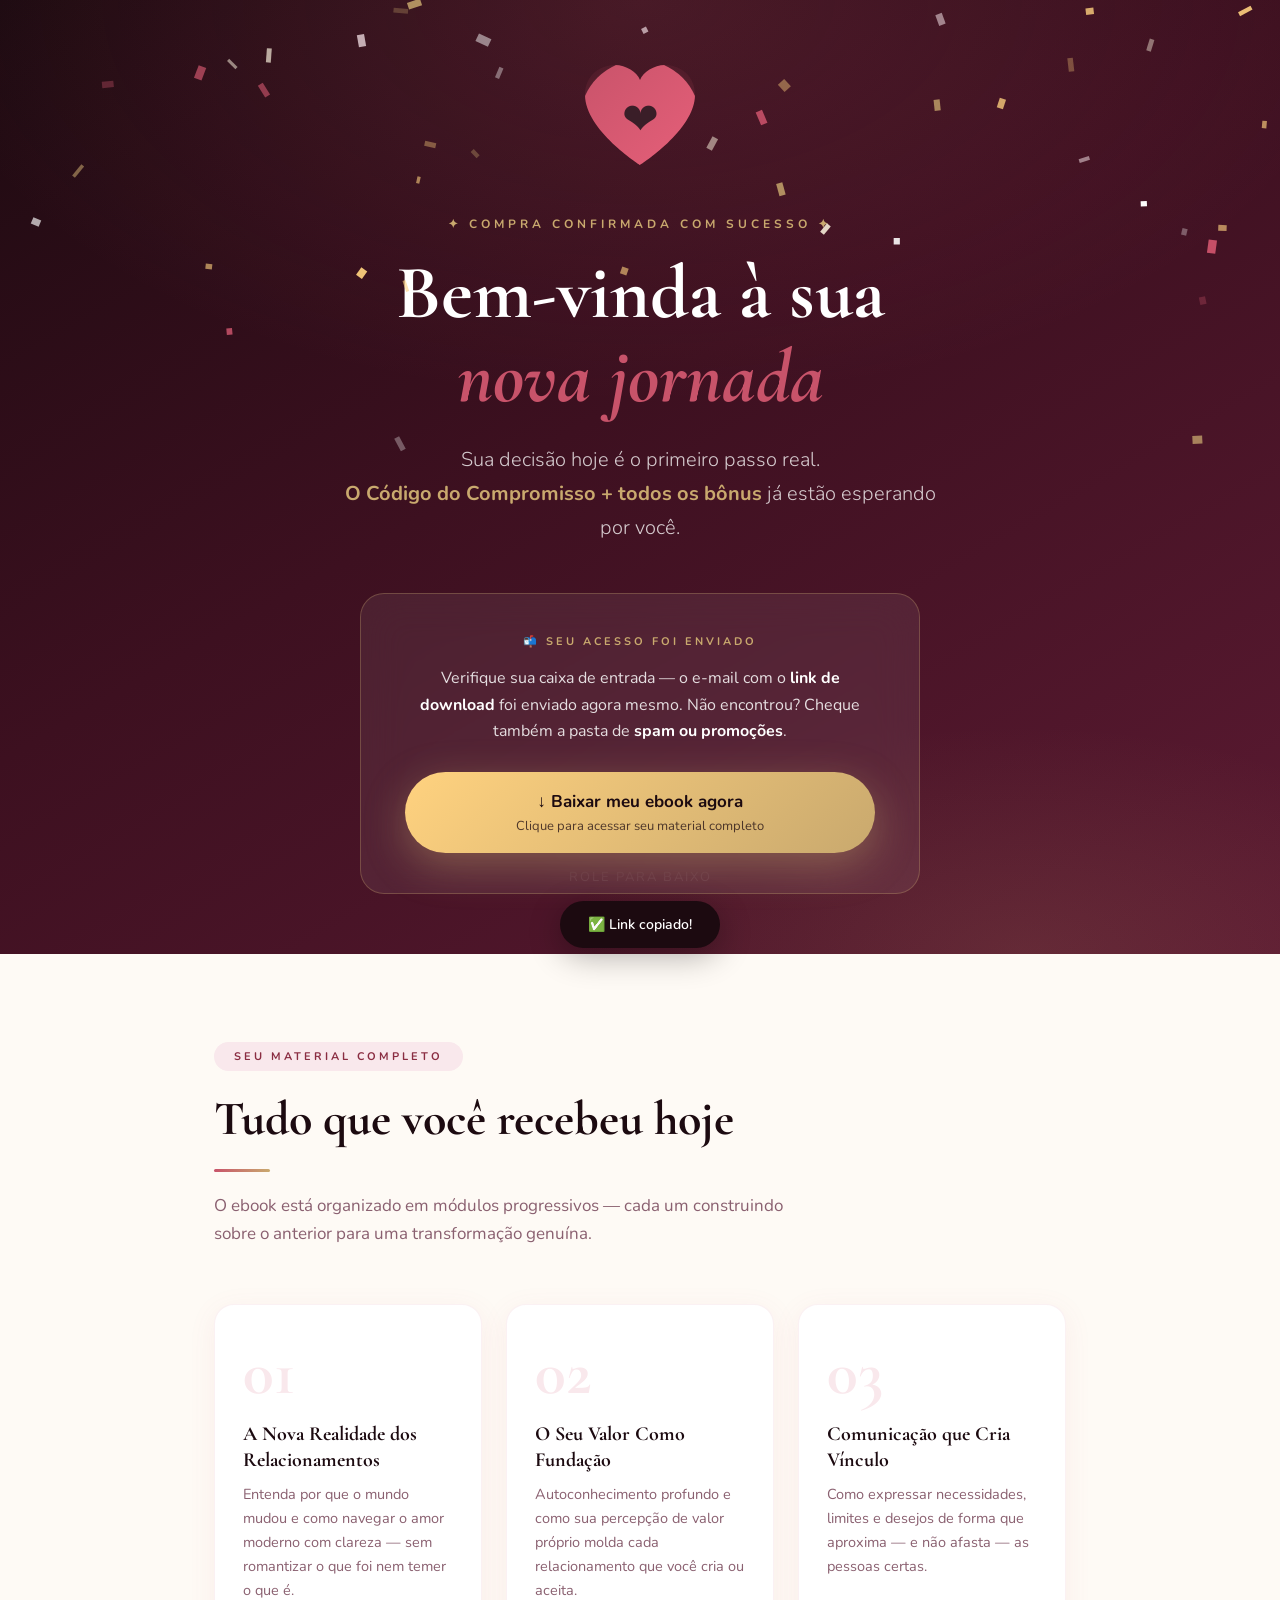
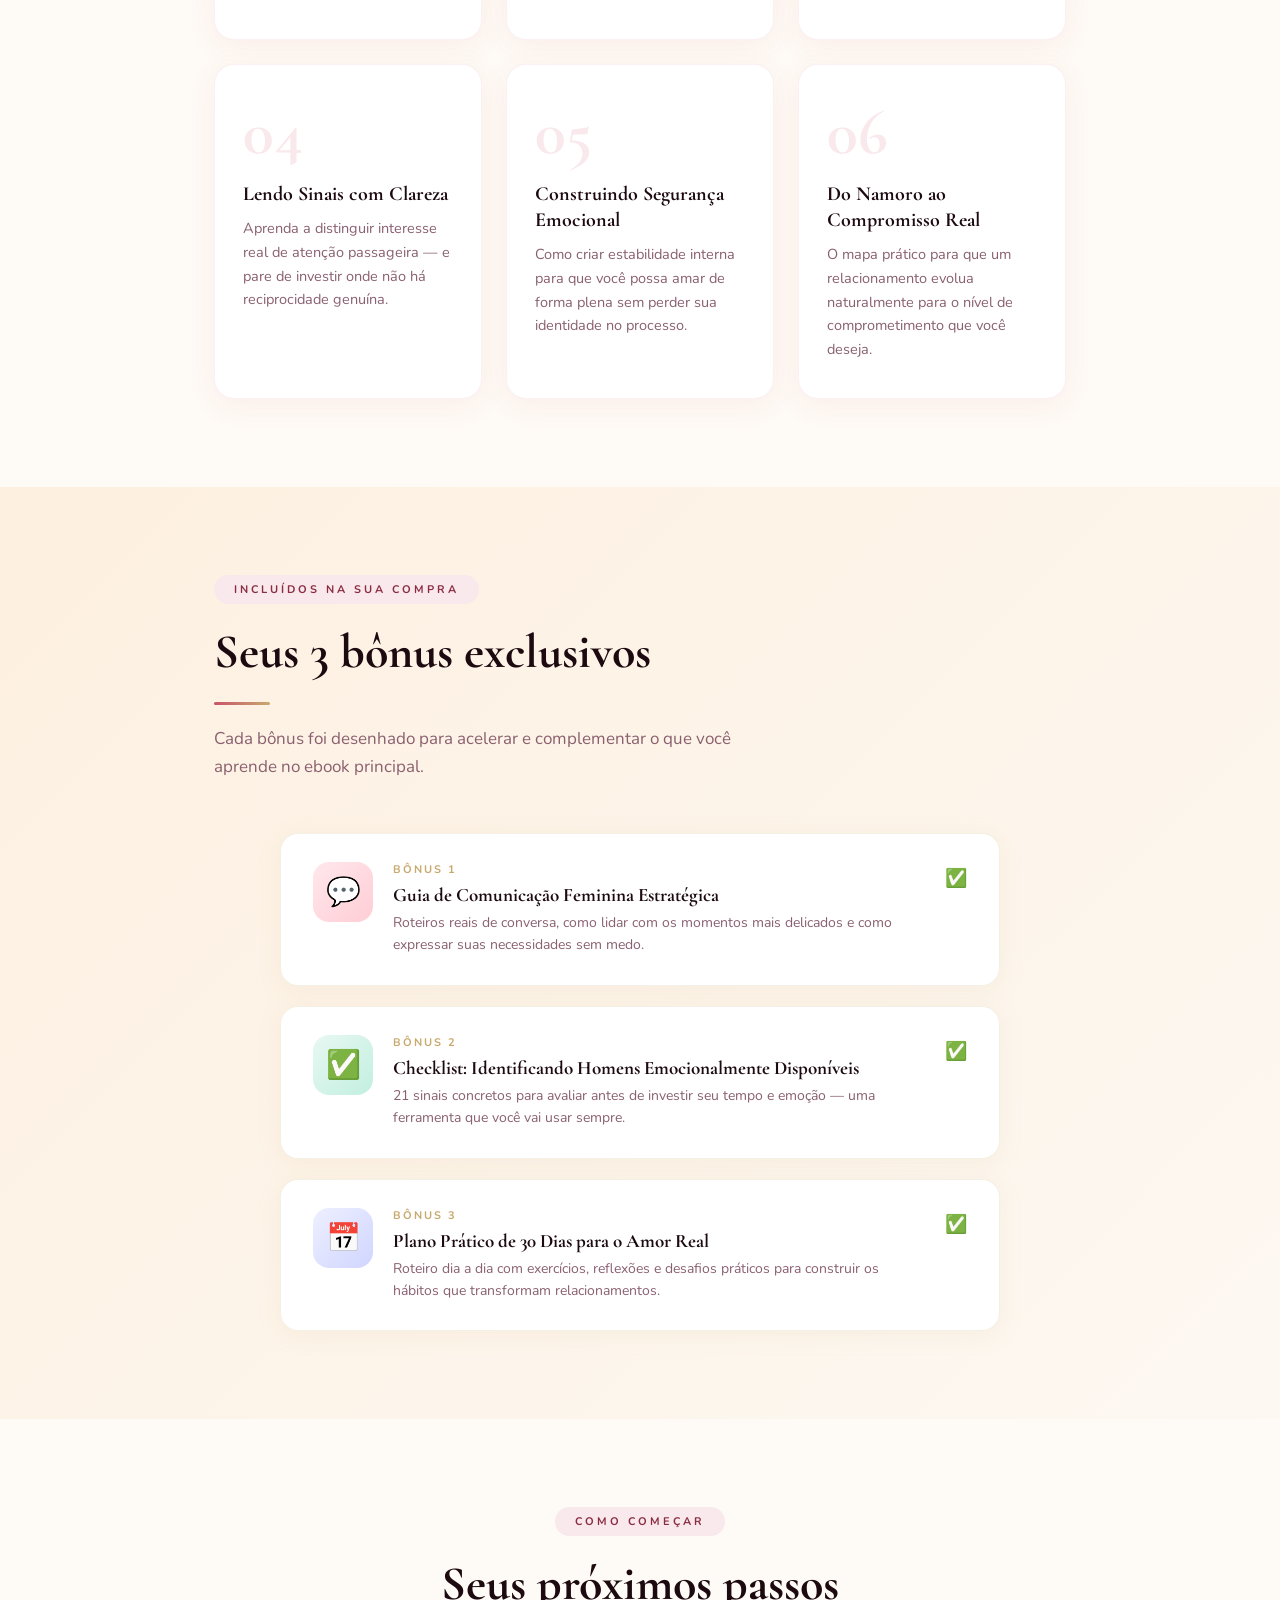
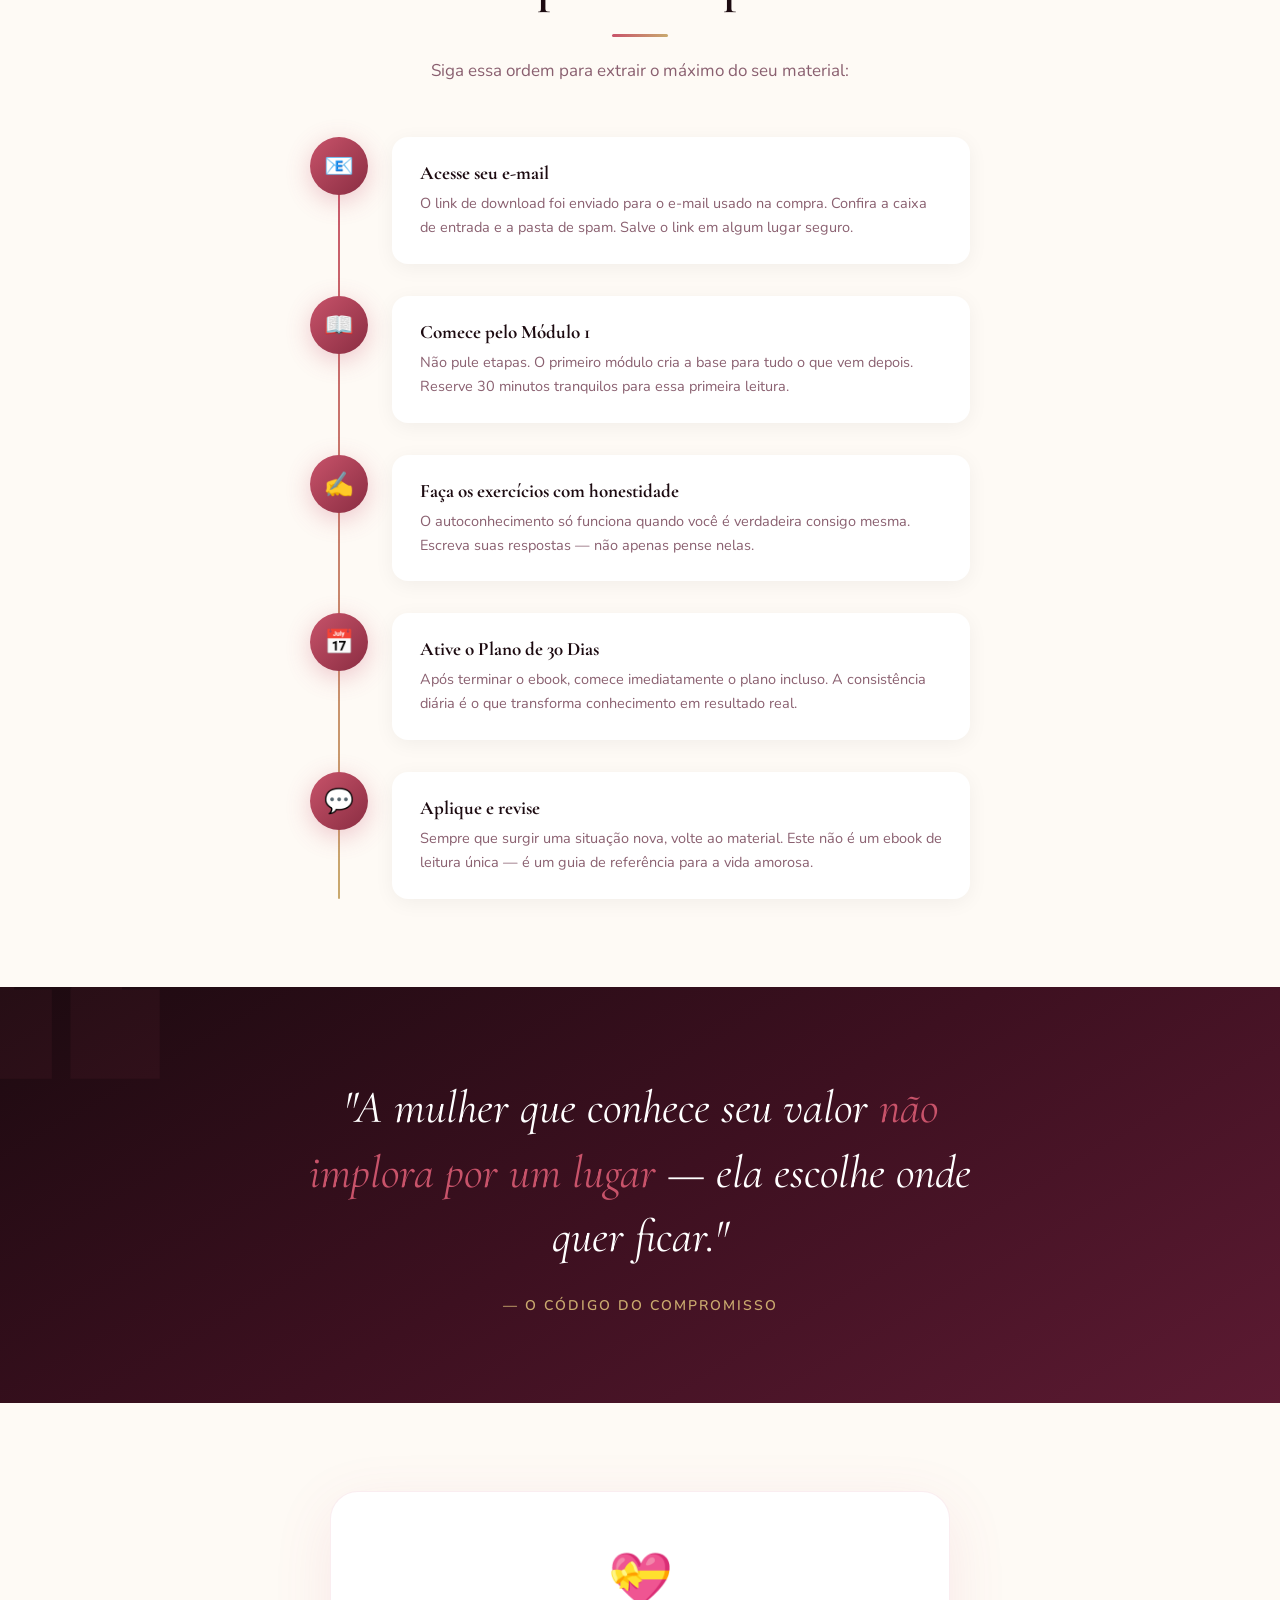
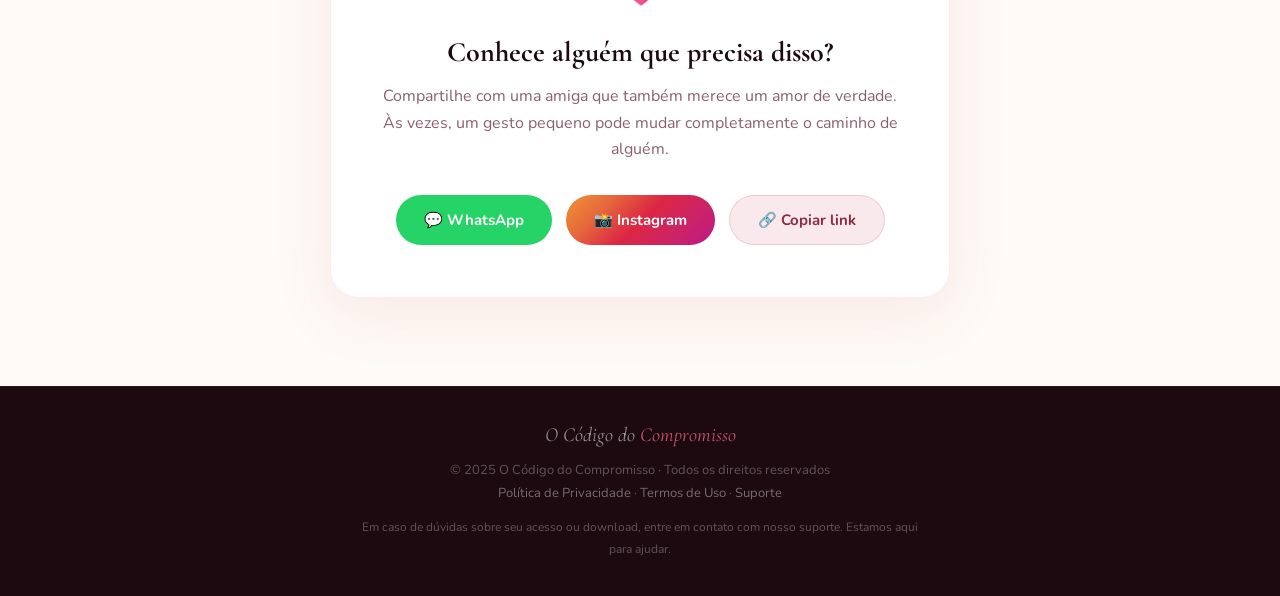
==== commit 7050b8e0: "Refactor WhatsApp share function to include link" ====
--- a/obrigado/index.html
+++ b/obrigado/index.html
@@ -926,7 +926,13 @@
 
 /* ── SHARE FUNCTIONS ── */
 function shareWhatsapp(){
-  const text = encodeURIComponent('Encontrei esse guia incrível sobre relacionamentos sérios — O Código do Compromisso. Vale muito a pena! 💕 ' + window.location.href);
+  const linkPrincipal = "https://metodocompromissoreal.com.br/";
+  
+  const text = encodeURIComponent(
+    "Encontrei esse guia incrível sobre relacionamentos sérios — O Código do Compromisso. Vale muito a pena! 💕 " 
+    + linkPrincipal
+  );
+
   window.open('https://wa.me/?text=' + text, '_blank');
 }
 function shareInstagram(){
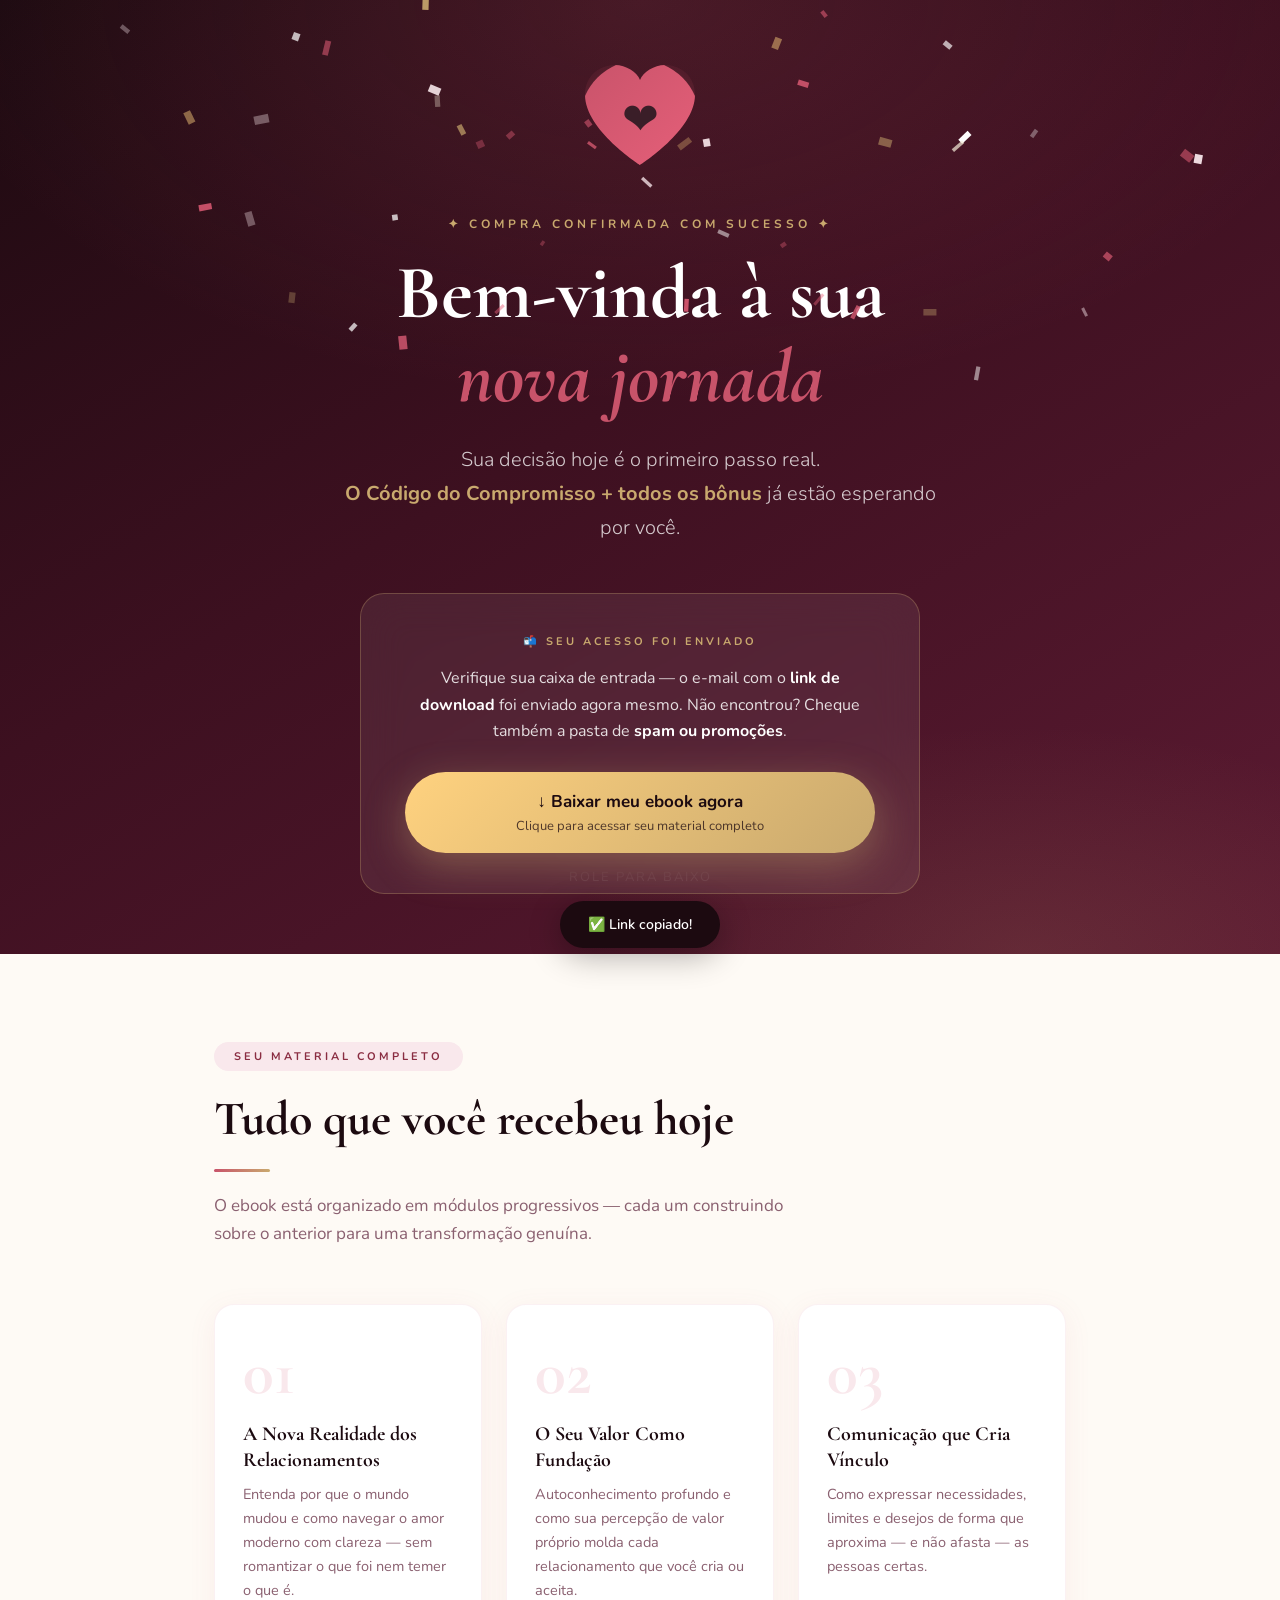
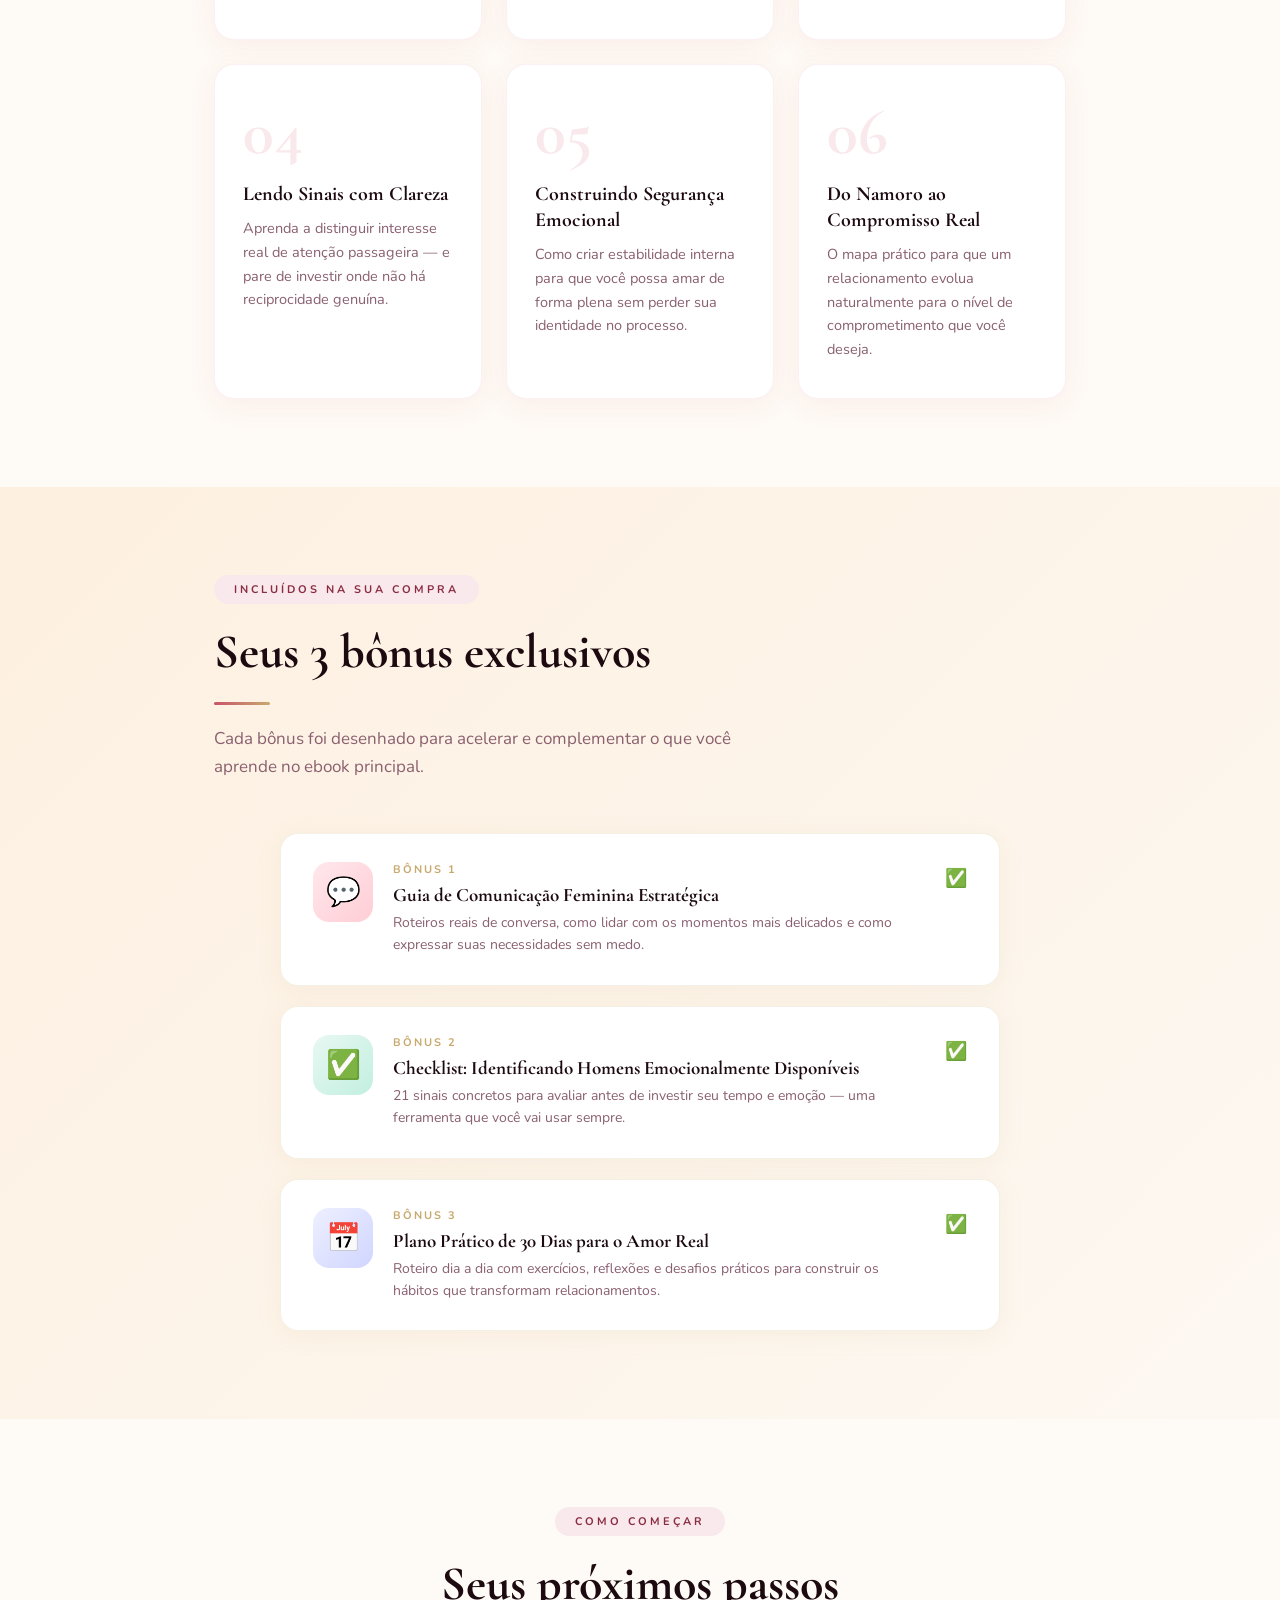
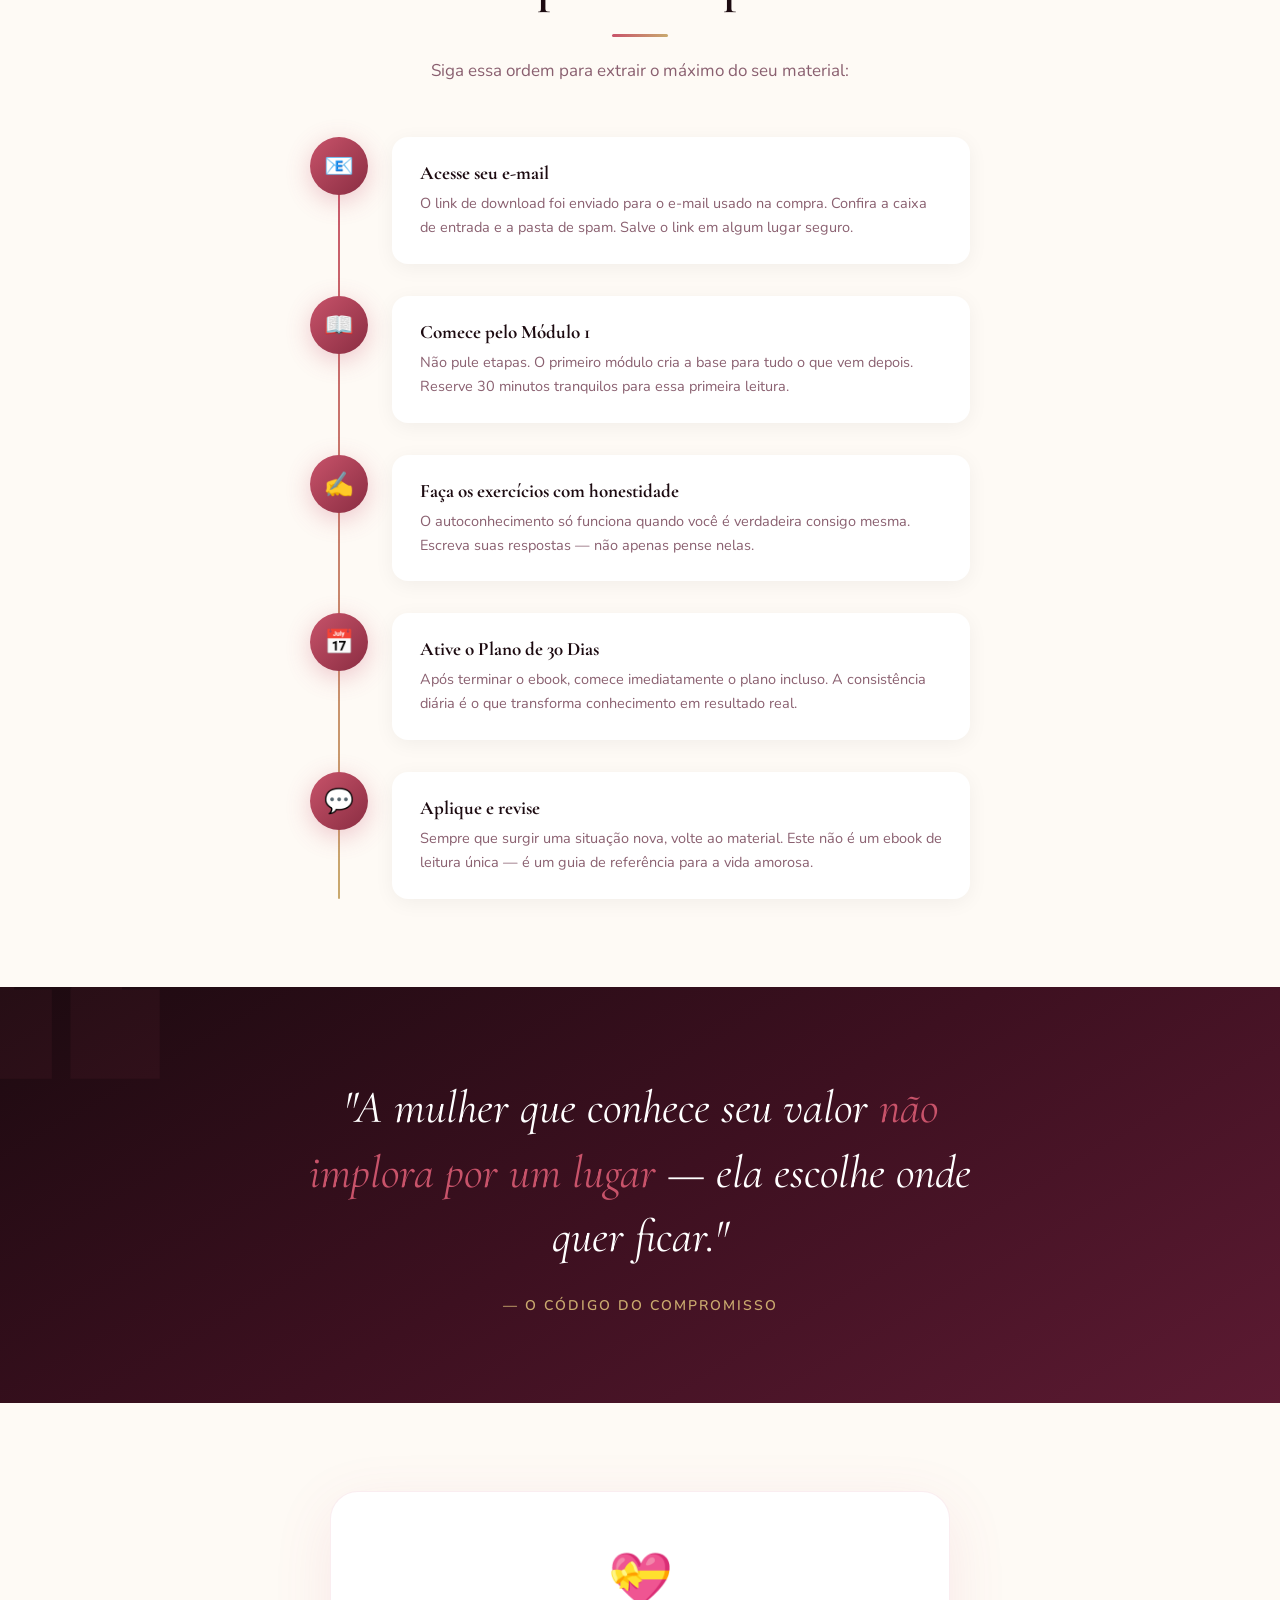
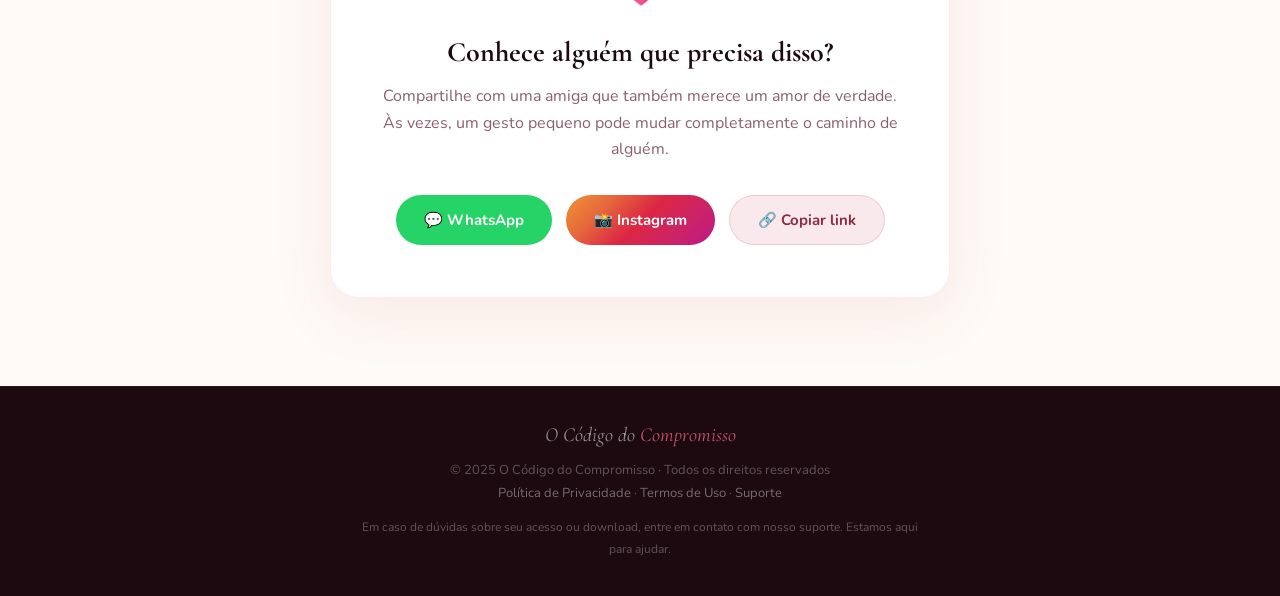
==== commit 0a49a16a: "Update links for Privacy Policy and Terms of Use" ====
--- a/obrigado/index.html
+++ b/obrigado/index.html
@@ -844,7 +844,7 @@
     <div class="logo">O Código do <span>Compromisso</span></div>
     <p>
       © 2025 O Código do Compromisso · Todos os direitos reservados<br>
-      <a href="#">Política de Privacidade</a> · <a href="#">Termos de Uso</a> · <a href="#">Suporte</a>
+      <a href="https://metodocompromissoreal.com.br/politica">Política de Privacidade</a> · <a href="https://metodocompromissoreal.com.br/termodeuso">Termos de Uso</a> · <a href="#">Suporte</a>
     </p>
     <p style="margin-top:12px;font-size:12px;max-width:580px;margin-left:auto;margin-right:auto;">
       Em caso de dúvidas sobre seu acesso ou download, entre em contato com nosso suporte. Estamos aqui para ajudar.
